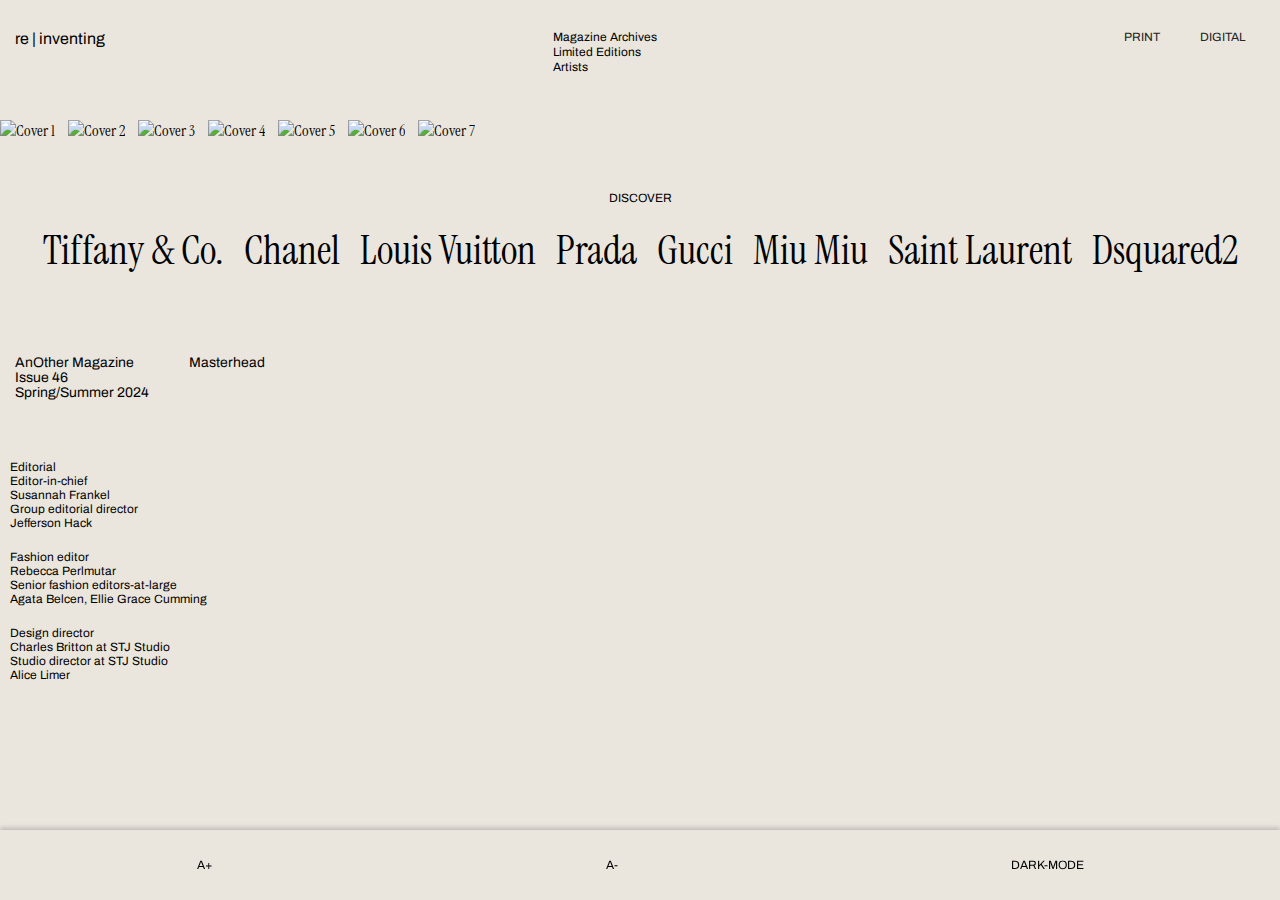
==== aother.html @ 39b67fad "Create aother.html" ====
<!DOCTYPE html>
<html lang="en">
    <head>
        <meta charset="UTF-8">
        <meta name="viewport" content="width=device-width, initial-scale=1">
        <link href="reset.css" rel="stylesheet">
        <link href="style.css" rel="stylesheet">
        <script defer src="content.js"></script>
        <script defer src="aother.js"></script>
        <title>Functions</title>
        <link href="https://fonts.googleapis.com/css2?family=Instrument+Serif:ital,wght@0,400;0,500;0,600;0,700;1,400;1,500;1,600;1,700&display=swap" rel="stylesheet">
        <link href="https://fonts.googleapis.com/css2?family=Archivo:wght@300&display=swap" rel="stylesheet">
        <link href="https://db.onlinewebfonts.com/c/357dec575cec43d3b5acfea7e06a125c?family=Glosa+Display+W01+Medium" rel="stylesheet">
        
    </head>
    <body>
        <div class="mainbar">
            <div class="fullcontainer-index">
                <a href="">re | inventing</a>
            </div>
            <div class="menu">
                <a href="">Magazine Archives</a>
                <a href="">Limited Editions</a>
                <a href="">Artists</a>
            </div>
            <div class="mode-switcher">
                <button id="printMode" class="mode-button active">PRINT</button>
                <button id="digitalMode" class="mode-button">DIGITAL</button>
            </div>
        </div>
    

        <div class="scroll-container">
            <div class="scroll-wrapper">
                <img src="https://images-prod.anothermag.com/2200/azure/another-prod/440/3/443322.jpg" alt="Cover 1">
                <img src="https://images-prod.anothermag.com/2200/azure/another-prod/440/3/443775.jpg" alt="Cover 2">
                <img src="https://i.mdel.net/i/db/2024/2/2175064/2175064-800w.jpg" alt="Cover 3">
                <img src="https://www.yvon-lambert.com/cdn/shop/files/tumbnail_788c6717-d8ff-4693-b298-bc8e29928e39.jpg?v=1709216447" alt="Cover 4">
                <img src="https://www.yvon-lambert.com/cdn/shop/files/tumbnail_e976df11-dbdb-45ac-9570-b507be98fdfa.jpg?v=1709216447" alt="Cover 5">
                <img src="https://images-prod.anothermag.com/2200/azure/another-prod/440/3/443507.jpg" alt="Cover 6">
                <img src="https://images-prod.anothermag.com/2200/azure/another-prod/440/3/443797.jpg" alt="Cover 7">
            </div>
        </div>
    
        <div class="advertisement">DISCOVER</div>
        <div id="logos-container">
        </div>
    
        <div id="modal" class="modal" style="display:none;">
            <div class="modal-content">
                <span id="close-btn" class="close-btn">&times;</span>
                <img id="expanded-img" src="" alt="Imagen Ampliada">
            </div>
        </div>
    

        <div class="index"> 
            <div class="magazinetitle">
                <p>AnOther Magazine</p>
            <p>Issue 46</p>
            <p>Spring/Summer 2024</p>
        </div>
        <div class="magazinetitle">Masterhead</div>

        </div>

        <div id="masthead-container">
            <div id="editorial" class="flexbox-column"><m>Editorial</m></div>
            <div id="fashion" class="flexbox-column"></div>
            <div id="design" class="flexbox-column"></div>
            <div id="text" class="flexbox-column"></div>
            <div id="production" class="flexbox-column"></div>
            <div id="photography" class="flexbox-column"></div>
          </div>
       


        <main>
         

        </main>
        <footer class="footer">
            <div class="menu-bar">
                <button id="increase-font">A+</button>
                <button id="decrease-font">A-</button>
                <button id="toggle-contrast">DARK-MODE</button>
            </div>
       </footer>

    </body>

</html>
---- style.css ----
:root {
    --font-sizemobile: 80px;
    --color: darkgrey;
    --gutter: calc(var(--font-size) * 2);
    --font-text: 'Archivo', sans-serif;
    --font-title: 'Instrument Serif', serif; 
}

:root {
    --background-color: #eae5dd;
    --text-color: #000000;
    font-size: 16px; /* Tamaño de fuente base */
}

/* Clase para cambiar colores al modo oscuro */
.dark-mode {
    --background-color: #000000;
    --text-color: #eae5dd;
}

body {
    background-color: var(--background-color);
    color: var(--text-color);
    transition: background-color 0.3s, color 0.3s;
}

/* Estilos para el modo oscuro */



body {
    font-family: 'Instrument Serif', serif;
    

  }

@media (min-width: 600px){
    :root{
        --font-size:32px;
    }
}
.titletype1{
    font-family:var(--font-title);
    font-style: normal;
    font-size: var(--font-sizemobile);
    line-height: 80px;
    margin-left: 15px;
    

}

.titletype2{
    font-family:var( --font-title);
    font-style: italic;
    font-size: var(--font-sizemobile);
    line-height: 80px;
    margin-left: 15px;

}
sup {
    vertical-align: super;
    font-size: 20px;
    font-family:var(--font-text);
    font-weight: 10;
  }

.mainbar{
    font-family:var(--font-text);
    display: flex;
    flex-direction: row;
    justify-content: space-between;
    gap: 20px;
    padding-bottom: 30px;
    margin: 15px;
    padding-top: 15px;
}
.menu{
    display:flex;
    flex-direction: column;
    line-height: 15px;
    font-size: 12px;
}

.mode-switcher {
    display: flex;
    align-items: flex-start;
    justify-content: right;
    border: none; 
    border-radius: 20px; 
    overflow: hidden; 
}

.mode-button {
    margin-left: auto;
    justify-content: right;
    color: rgb(36, 36, 36); 
    border-radius: 20px;
    padding-right: 20px;
    padding-left: 20px;
    font-family: 'Archivo', sans-serif;
    font-size: 12px;
    cursor: pointer;
    outline: none;
    transition: all 0.3s ease;
    border: none; 
    position: relative; 
    z-index: 1; 
}

/* Clases para controlar el efecto de letterpress */
.mode-button.print-mode {
    
    text-shadow: 1px 1px 1px rgba(0, 0, 0, 0.585), -1px -1px 1px rgba(255, 255, 255, 0.501);
}

.mode-button.digital-mode {
    /* Efecto de letterpress para el modo inactivo */
    text-shadow: none;
}

.carousel {
    width: 100%;
    height: 100vh; 
    margin: 0px;
    background-size: cover;
    background-position: center;
    
  }

  .carousel {
    width: 100%;
    height: 700px;
    background-size: cover;
    background-position: center;
    position: relative; 
    transition: background-image 0.4s ease-in-out; 
    
}

.carousel::before {
    content: "";
    position: absolute;
    top: 0;
    left: 0;
    width: 100%;
    height: 100%;
    background: rgba(0, 0, 0, 0.8); 
    z-index: 1; }

.carousel-content {
    top: 50px;
    position: absolute; 
    z-index: 2; 
    color:#eae5dd; 
    text-align: left; 
}

.menu-bar {
    position: fixed;
    font-family: 'Archivo', sans-serif;
    font-size: 12px;
    bottom: 0;
    left: 0;
    width: 100%;
    height: 70px;
    z-index: 1000;
    display: flex;
    justify-content: space-around;
    padding: 10px 0;
    box-shadow: 0 -2px 5px rgba(0,0,0,0.2);
    background-color: #eae5dd;
}

/* Estilos para modo oscuro */
.dark-mode p, .dark-mode a {
    color: #eae5dd; /* Esto cambiará el color del texto de <p> y <a> en modo oscuro */
}

.dark-mode {
    background-color: #000000; /* Fondo oscuro para todo el cuerpo */
}

body.dark-mode {
    background-color: var(--background-color);
    color: var(--text-color);
}
.dark-mode .menu-bar {
    background-color: black;

}

/* ANTOTHER MAGAZINE */

.scroll-container {
    overflow-x: auto;
    white-space: nowrap;
    margin-bottom: 50px;
}

.scroll-wrapper img {
    display: inline-block;
    max-width: 100%;
    max-height: 500px;
    margin-right: 10px;
}

.advertisement{
    font-family:var( --font-text) ;
    font-size: 12px;
    text-align: center;
    margin-bottom: 20px;
}

#logos-container{
    text-align: center;
}
.modal {
    position: fixed;
    left: 0;
    top: 0;
    width: 100%;
    height: 100%;
    overflow: auto;
    background-color: rgba(0,0,0,0.8);
  }
  
  .modal-content {
    position: relative;
    margin: 10% auto;
    padding: 20px;
    width: 80%;
    max-width: 700px;
    animation-name: animatetop;
    animation-duration: 0.4s;
  }
  
  .close-btn {
    color: #aaaaaa;
    float: right;
    font-size: 28px;
    font-weight: bold;
  }
  
  .close-btn:hover,
  .close-btn:focus {
    color: #000;
    text-decoration: none;
    cursor: pointer;
  }
  
  @keyframes animatetop {
    from {top: -300px; opacity: 0}
    to {top: 0; opacity: 1}
  }

  .brand-name {
    cursor: pointer;
    display: inline-flex;
    flex-direction: row;
    font-size: 40px;
    text-align: center;
    padding: 10px 10px;
    border-radius: 5px; /* Bordes redondeados */
    transition: background-color 0.3s; /* Transición suave para el efecto al pasar el mouse */
    line-height: 30px;
  }
  
  .brand-name:hover {
    font-style: italic;
  }

.index{
display: inline-flex;
padding-bottom: 50px;
align-items: baseline;
margin-top: 80px;
margin-left: 15px;
gap: 40px;
  }

.magazinetitle{

    font-family:var( --font-text) ;
    font-size: 14px;
    
}

#masthead-container {
    display: flex;
    flex-direction: column;
    justify-content: space-around;
    align-items: flex-start;
    font-family:var( --font-text) ;
    font-size: 12px;
  }
  
  .flexbox-column {
    display: flex;
    flex-direction: column;
    align-items: flex-start;
    padding: 10px;
    
  }
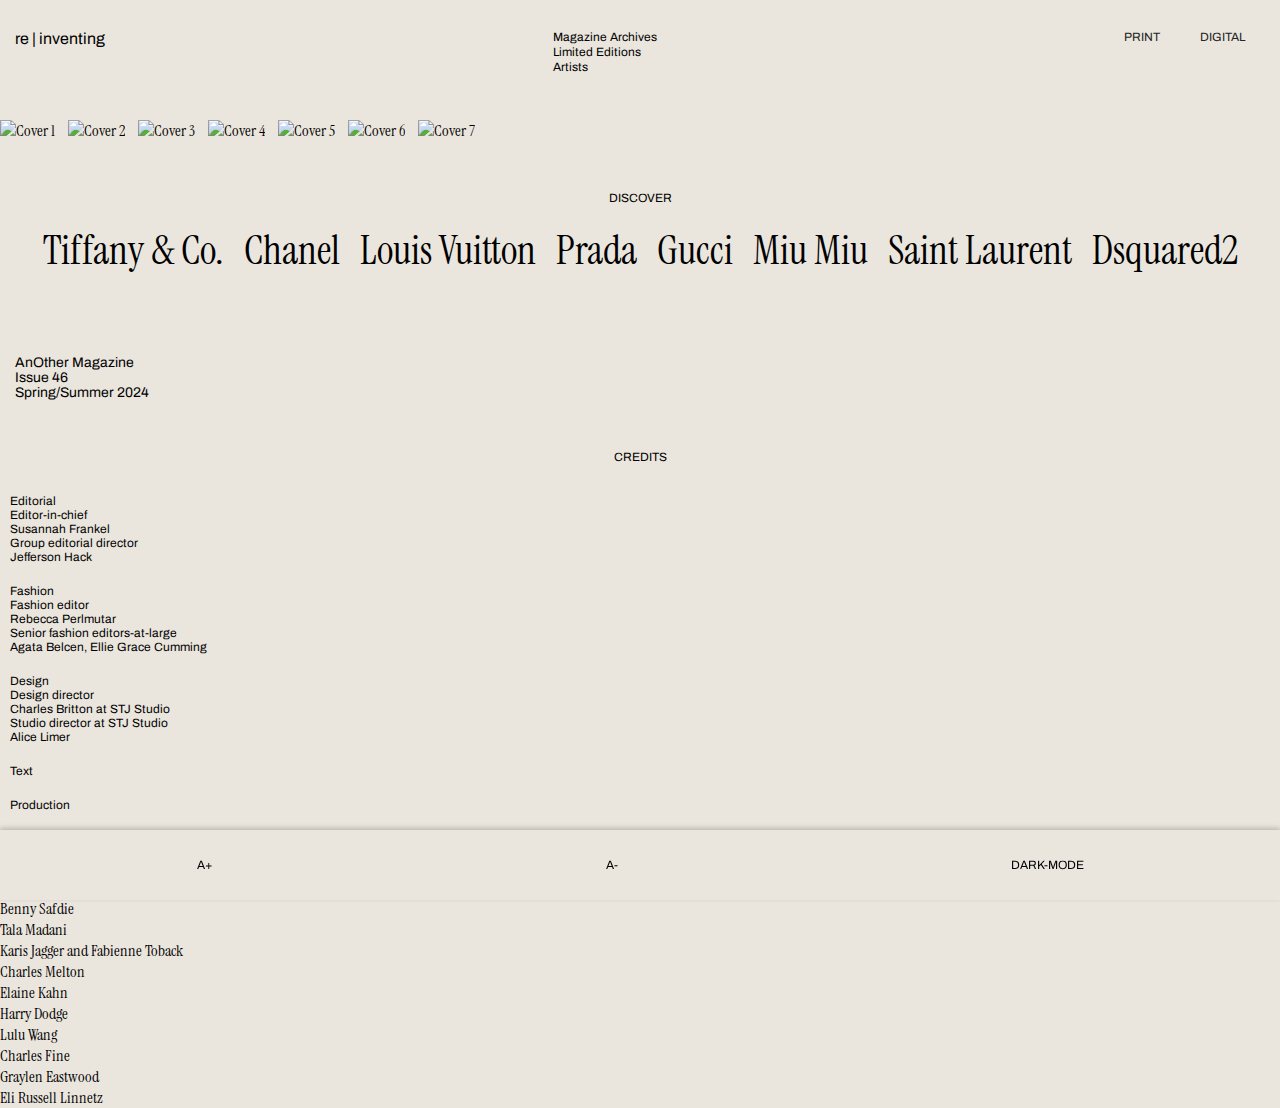
==== commit b2385dc4: "Update aother.html" ====
--- a/aother.html
+++ b/aother.html
@@ -12,11 +12,12 @@
         <link href="https://fonts.googleapis.com/css2?family=Archivo:wght@300&display=swap" rel="stylesheet">
         <link href="https://db.onlinewebfonts.com/c/357dec575cec43d3b5acfea7e06a125c?family=Glosa+Display+W01+Medium" rel="stylesheet">
         
+        
     </head>
     <body>
         <div class="mainbar">
             <div class="fullcontainer-index">
-                <a href="">re | inventing</a>
+                <a href="index.html">re | inventing</a>
             </div>
             <div class="menu">
                 <a href="">Magazine Archives</a>
@@ -49,7 +50,7 @@
         <div id="modal" class="modal" style="display:none;">
             <div class="modal-content">
                 <span id="close-btn" class="close-btn">&times;</span>
-                <img id="expanded-img" src="" alt="Imagen Ampliada">
+                <img id="expanded-img" src="" alt="Big Image">
             </div>
         </div>
     
@@ -60,19 +61,82 @@
             <p>Issue 46</p>
             <p>Spring/Summer 2024</p>
         </div>
-        <div class="magazinetitle">Masterhead</div>
+        </div>
+
+        <div class="advertisement">CREDITS</div>
+
+            <div id="masthead-container">
+                <div class="flexbox-column">
+                  <button class="dropdown-btn">Editorial</button>
+                  <div class="underline"></div>
+                  <div id="editorial" class="dropdown-content"></div>
+            </div>
+              </div>
+
+            <div id="masthead-container">
+                <div class="flexbox-column">
+                  <button class="dropdown-btn">Fashion</button>
+                  <div class="underline"></div>
+                <div id="fashion" class="dropdown-content"></div>
+            </div>
+        </div>
+
+            <div id="masthead-container">
+                <div class="flexbox-column">
+                  <button class="dropdown-btn">Design</button>
+                  <div class="underline"></div>
+                <div id="design" class="dropdown-content"></div>
+            </div>
+        </div>
+
+            <div id="masthead-container">
+                <div class="flexbox-column">
+                  <button class="dropdown-btn">Text</button>
+                  <div class="underline"></div>
+                <div id="text" class="dropdown-content"></div>
+            </div>
+        </div>
+
+            <div id="masthead-container">
+                <div class="flexbox-column">
+                  <button class="dropdown-btn">Production</button>
+                  <div class="underline"></div>
+                <div id="production" class="dropdown-content"></div>
+            </div>
+        </div>
+            
+            <div id="masthead-container">
+                <div class="flexbox-column">
+                  <button class="dropdown-btn">Photography</button>
+                  <div class="underline"></div>
+                <div id="photography" class="dropdown-content"></div>
+            </div>
+        </div>
+
+        <div class=subchapter>
+            <div class="subc-title">AnOther Thing I Wanted to Tell You...</div>
+        </div>
+        <div class="subc-credits"> 
+            <div class="subc-categorie">
+                <p>PHOTOGRAPHY Maripol</p>
+        </div>
+        <div class="name-people">
+            <p>Benny Safdie</p>
+            <p>Tala Madani</p>
+            <p>Karis Jagger and Fabienne Toback</p>
+            <p>Charles Melton</p>
+            <p>Elaine Kahn</p>
+            <p>Harry Dodge</p>
+            <p>Lulu Wang</p>
+            <p>Charles Fine</p>
+            <p>Graylen Eastwood</p>
+            <p>Eli Russell Linnetz</p>
+        </div>
 
         </div>
-
-        <div id="masthead-container">
-            <div id="editorial" class="flexbox-column"><m>Editorial</m></div>
-            <div id="fashion" class="flexbox-column"></div>
-            <div id="design" class="flexbox-column"></div>
-            <div id="text" class="flexbox-column"></div>
-            <div id="production" class="flexbox-column"></div>
-            <div id="photography" class="flexbox-column"></div>
-          </div>
-       
+        <div id="articles-gallery1">
+        <div id="gallery-container"></div>
+        </div>
 
 
         <main>
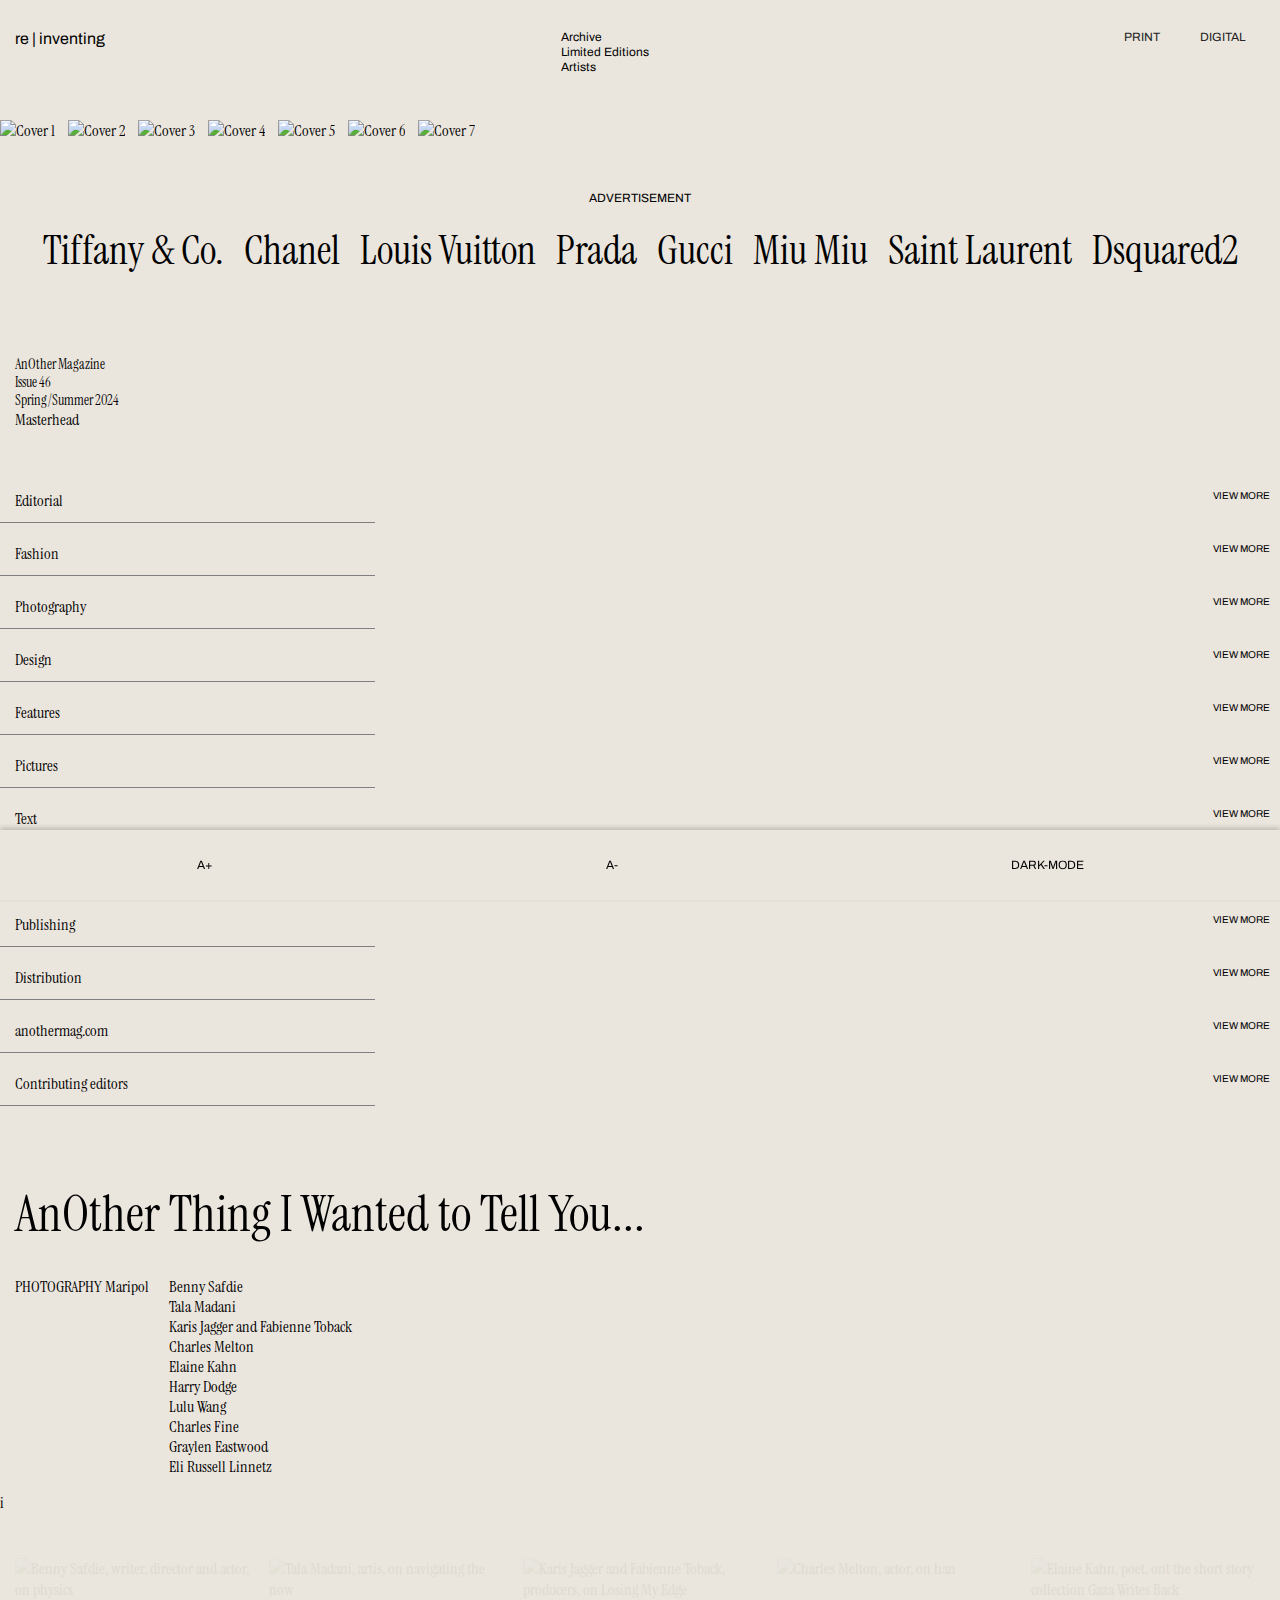
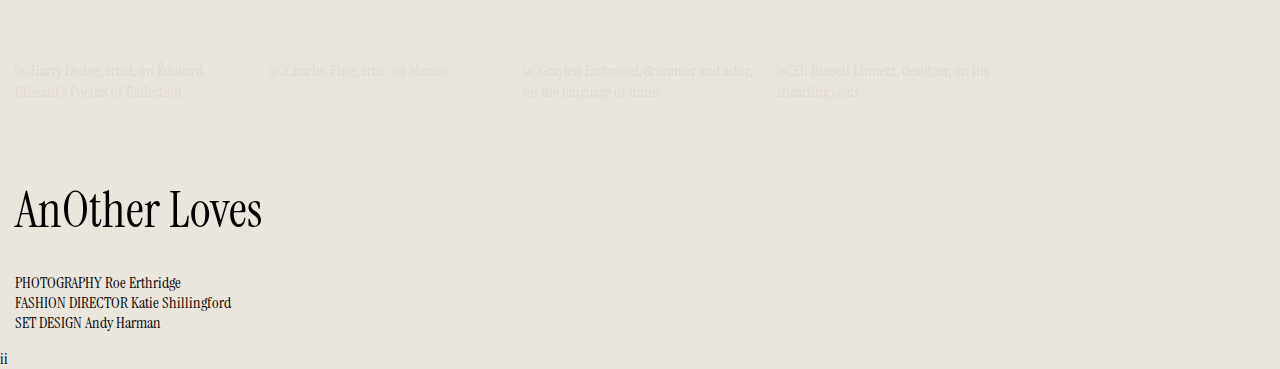
==== commit d9b43f4a: "Update aother.html" ====
--- a/aother.html
+++ b/aother.html
@@ -11,6 +11,8 @@
         <link href="https://fonts.googleapis.com/css2?family=Instrument+Serif:ital,wght@0,400;0,500;0,600;0,700;1,400;1,500;1,600;1,700&display=swap" rel="stylesheet">
         <link href="https://fonts.googleapis.com/css2?family=Archivo:wght@300&display=swap" rel="stylesheet">
         <link href="https://db.onlinewebfonts.com/c/357dec575cec43d3b5acfea7e06a125c?family=Glosa+Display+W01+Medium" rel="stylesheet">
+        <link rel="stylesheet" href="https://fonts.googleapis.com/css2?family=Gza&display=swap">
+
         
         
     </head>
@@ -20,13 +22,13 @@
                 <a href="index.html">re | inventing</a>
             </div>
             <div class="menu">
-                <a href="">Magazine Archives</a>
+                <a href="">Archive</a>
                 <a href="">Limited Editions</a>
                 <a href="">Artists</a>
             </div>
             <div class="mode-switcher">
                 <button id="printMode" class="mode-button active">PRINT</button>
-                <button id="digitalMode" class="mode-button">DIGITAL</button>
+                <button id="digitalMode" class="mode-button active">DIGITAL</button>
             </div>
         </div>
     
@@ -43,7 +45,7 @@
             </div>
         </div>
     
-        <div class="advertisement">DISCOVER</div>
+        <div class="advertisement">ADVERTISEMENT</div>
         <div id="logos-container">
         </div>
     
@@ -61,58 +63,90 @@
             <p>Issue 46</p>
             <p>Spring/Summer 2024</p>
         </div>
-        </div>
-
-        <div class="advertisement">CREDITS</div>
-
-            <div id="masthead-container">
-                <div class="flexbox-column">
-                  <button class="dropdown-btn">Editorial</button>
-                  <div class="underline"></div>
-                  <div id="editorial" class="dropdown-content"></div>
-            </div>
-              </div>
-
-            <div id="masthead-container">
-                <div class="flexbox-column">
-                  <button class="dropdown-btn">Fashion</button>
-                  <div class="underline"></div>
-                <div id="fashion" class="dropdown-content"></div>
-            </div>
-        </div>
-
-            <div id="masthead-container">
-                <div class="flexbox-column">
-                  <button class="dropdown-btn">Design</button>
-                  <div class="underline"></div>
-                <div id="design" class="dropdown-content"></div>
-            </div>
-        </div>
-
-            <div id="masthead-container">
-                <div class="flexbox-column">
-                  <button class="dropdown-btn">Text</button>
-                  <div class="underline"></div>
-                <div id="text" class="dropdown-content"></div>
-            </div>
-        </div>
-
-            <div id="masthead-container">
-                <div class="flexbox-column">
-                  <button class="dropdown-btn">Production</button>
-                  <div class="underline"></div>
-                <div id="production" class="dropdown-content"></div>
-            </div>
-        </div>
-            
-            <div id="masthead-container">
-                <div class="flexbox-column">
-                  <button class="dropdown-btn">Photography</button>
-                  <div class="underline"></div>
-                <div id="photography" class="dropdown-content"></div>
-            </div>
-        </div>
-
+        <div><p> Masterhead</p></div>
+        </div>
+
+        <div class="masthead-container">
+    <div class="colum1">
+        <div id="Editorial" class="flexbox-column masthead-section">
+        <button class="dropdown-btn">Editorial</button>
+        <div class="underline"></div>
+        <div class="dropdown-content"></div>
+        </div>
+    </div>
+    <div class="colum2">
+        <div id="Fashion" class="flexbox-column masthead-section">
+        <button class="dropdown-btn">Fashion</button>
+        <div class="underline"></div>
+        <div class="dropdown-content"></div>
+        </div>
+
+        <div id="Photography" class="flexbox-column masthead-section">
+        <button class="dropdown-btn">Photography</button>
+        <div class="underline"></div>
+        <div class="dropdown-content"></div>
+        </div>
+
+        <div id="Design" class="flexbox-column masthead-section">
+        <button class="dropdown-btn">Design</button>
+        <div class="underline"></div>
+        <div class="dropdown-content"></div>
+        </div>
+
+        <div id="Features" class="flexbox-column masthead-section">
+            <button class="dropdown-btn">Features</button>
+            <div class="underline"></div>
+            <div class="dropdown-content"></div>
+            </div>
+        <div id="Pictures" class="flexbox-column masthead-section">
+                <button class="dropdown-btn">Pictures</button>
+                <div class="underline"></div>
+                <div class="dropdown-content"></div>
+        </div>
+    </div>
+
+    <div class="colum3">
+        <div id="Text" class="flexbox-column masthead-section">
+        <button class="dropdown-btn">Text</button>
+        <div class="underline"></div>
+        <div class="dropdown-content"></div>
+        </div>
+
+        <div id="Production" class="flexbox-column masthead-section">
+        <button class="dropdown-btn">Production</button>
+        <div class="underline"></div>
+        <div class="dropdown-content"></div>
+        </div>
+
+        <div id="Publishing" class="flexbox-column masthead-section">
+        <button class="dropdown-btn">Publishing</button>
+        <div class="underline"></div>
+        <div class="dropdown-content"></div>
+        </div>
+        <div id="Distribution" class="flexbox-column masthead-section">
+            <button class="dropdown-btn">Distribution</button>
+            <div class="underline"></div>
+            <div class="dropdown-content"></div>
+            </div>
+    </div>
+
+    <div class="colum4">
+        <div id="Anothermag" class="flexbox-column masthead-section">
+        <button class="dropdown-btn">anothermag.com</button>
+        <div class="underline"></div>
+        <div class="dropdown-content"></div>
+        </div>
+
+        <div id="Contributing" class="flexbox-column masthead-section">
+        <button class="dropdown-btn">Contributing editors</button>
+        <div class="underline"></div>
+        <div class="dropdown-content"></div>
+        </div>
+    </div>
+</div>  
+</div>
+    </div>
+    
         <div class=subchapter>
             <div class="subc-title">AnOther Thing I Wanted to Tell You...</div>
         </div>
@@ -132,11 +166,29 @@
             <p>Graylen Eastwood</p>
             <p>Eli Russell Linnetz</p>
         </div>
-
-        </div>
+        </div>
+        <div class="number">i</div>
         <div id="articles-gallery1">
         <div id="gallery-container"></div>
         </div>
+
+        <div class=subchapter>
+            <div class="subc-title">AnOther Loves</div>
+        </div>
+        <div class="subc-credits"> 
+            <div class="subc-categorie">
+                <p>PHOTOGRAPHY Roe Erthridge</p>
+                <p>FASHION DIRECTOR Katie Shillingford</p>
+                <p>SET DESIGN Andy Harman</p>
+        </div>
+        </div>
+        <div class="number2">ii</div>
+
+        <div class="scroll-container2">
+            <div class="scroll-wrapper2">  
+            </div>
+        </div>
+
 
 
         <main>
--- a/style.css
+++ b/style.css
@@ -10,10 +10,9 @@
 :root {
     --background-color: #eae5dd;
     --text-color: #000000;
-    font-size: 16px; /* Tamaño de fuente base */
-}
-
-/* Clase para cambiar colores al modo oscuro */
+    font-size: 16px; 
+}
+
 .dark-mode {
     --background-color: #000000;
     --text-color: #eae5dd;
@@ -25,7 +24,6 @@
     transition: background-color 0.3s, color 0.3s;
 }
 
-/* Estilos para el modo oscuro */
 
 
 
@@ -70,7 +68,7 @@
     display: flex;
     flex-direction: row;
     justify-content: space-between;
-    gap: 20px;
+    gap: 15px;
     padding-bottom: 30px;
     margin: 15px;
     padding-top: 15px;
@@ -86,8 +84,7 @@
     display: flex;
     align-items: flex-start;
     justify-content: right;
-    border: none; 
-    border-radius: 20px; 
+    border: none;  
     overflow: hidden; 
 }
 
@@ -95,7 +92,6 @@
     margin-left: auto;
     justify-content: right;
     color: rgb(36, 36, 36); 
-    border-radius: 20px;
     padding-right: 20px;
     padding-left: 20px;
     font-family: 'Archivo', sans-serif;
@@ -103,19 +99,16 @@
     cursor: pointer;
     outline: none;
     transition: all 0.3s ease;
-    border: none; 
     position: relative; 
     z-index: 1; 
 }
 
-/* Clases para controlar el efecto de letterpress */
 .mode-button.print-mode {
     
     text-shadow: 1px 1px 1px rgba(0, 0, 0, 0.585), -1px -1px 1px rgba(255, 255, 255, 0.501);
 }
 
 .mode-button.digital-mode {
-    /* Efecto de letterpress para el modo inactivo */
     text-shadow: none;
 }
 
@@ -172,13 +165,12 @@
     background-color: #eae5dd;
 }
 
-/* Estilos para modo oscuro */
 .dark-mode p, .dark-mode a {
-    color: #eae5dd; /* Esto cambiará el color del texto de <p> y <a> en modo oscuro */
+    color: #eae5dd; 
 }
 
 .dark-mode {
-    background-color: #000000; /* Fondo oscuro para todo el cuerpo */
+    background-color: #000000; 
 }
 
 body.dark-mode {
@@ -261,8 +253,7 @@
     font-size: 40px;
     text-align: center;
     padding: 10px 10px;
-    border-radius: 5px; /* Bordes redondeados */
-    transition: background-color 0.3s; /* Transición suave para el efecto al pasar el mouse */
+    transition: background-color 0.3s; 
     line-height: 30px;
   }
   
@@ -271,7 +262,7 @@
   }
 
 .index{
-display: inline-flex;
+justify-content: center;
 padding-bottom: 50px;
 align-items: baseline;
 margin-top: 80px;
@@ -281,7 +272,7 @@
 
 .magazinetitle{
 
-    font-family:var( --font-text) ;
+    font-family:var( --font-title) ;
     font-size: 14px;
     
 }
@@ -295,12 +286,300 @@
     font-size: 12px;
   }
   
-  .flexbox-column {
+  .dropdown-btn {
+    background: none;
+    border: none;
+    padding-left: 15px;
+    padding-bottom: 10px;
+    padding-top: 10px;
+    font-size: 16px;
+    text-align: left;
+    cursor: pointer;
+    width: 100%;
+    outline: none;
+    position: relative; 
+  }
+  
+  .dropdown-btn::after {
+    content: 'VIEW MORE'; 
+    font-size: 10px; 
+    font-family: var(--font-text);
+    position: absolute;
+    right: 0;
+    top: 10px;
+    transition: transform 0.3s ease;
+    padding-right: 10px;
+    padding-bottom: 15px;
+  }
+  
+  .dropdown-btn.active::after {
+    content: 'VIEW LESS';
+    opacity: 50%;
+  }
+  
+  .underline {
+    height: 1px;
+    background-color:grey; 
+    margin-top: 1px; 
+    width:375px;
+    padding-left: 30px;
+  }
+  
+  .dropdown-content {
+    max-height: 0;
+    overflow: hidden;
+    font-size: 12px;
+    transition: max-height 0.2s ease-out;
+    padding-left: 15px;
+    padding-top: 10px;
+    line-height: 20px;
+  }
+
+.subc-title{
+
+    font-family:var( --font-title);
+    font-size: 50px;
+    margin:15px;
+    padding-top: 50px;
+}
+
+.subc-credits{
+    display: inline-flex;
+    flex-direction:row;
+    gap: 20px;
+    margin: 15px;
+    font-family: var(--font-title);
+    line-height: 20px;
+}
+ 
+#gallery-container{
+    display: grid;
+    grid-template-columns: repeat(2, 1fr);
+    gap: 20px;
+    margin: 15px;
+
+}
+.gallery-item {
+    position: relative;
+    overflow: hidden;
+    padding-bottom: 10px;
+    padding-top: 30px;
+    
+  }
+  
+  .gallery-image {
+    width: 100%;
+    display: block;
+    opacity: 5%; 
+    transition: opacity 6s ease; 
+  }
+
+  @media (min-width: 750px){
+      .gallery-title {
+        width: 60%;
+      }
+      #gallery-container{
+        grid-template-columns: repeat(5, 1fr);
+        gap: 20px;
+        margin: 15px;
+    
+    }
+}
+  
+.gallery-title {
+    position: absolute;
+    bottom: 0;
+    left: 0;
+    width: 100%;
+    padding-bottom: 20px;
+    padding-left: 20px;
+    padding-right: 20px;
+    opacity: 0;
+    transition: opacity 0.3s ease;
+    text-align: center;
+    font-size: 14px;
+  }
+  
+  .gallery-item:hover .gallery-image {
+    opacity: 100%;
+  }
+  
+  .gallery-item:hover .gallery-title {
+    opacity: 1;
+  }
+
+  @media (max-width: 768px) {
+  
+  .gallery-image {
+    width: 100%;
+    display: block;
+    opacity: 40%;
+    transition: opacity 0.3s ease;
+  }
+  
+  .gallery-title {
+    position: absolute;
+    width: 100%;
+    padding-bottom: 80px;
+    padding-left: 20px;
+    padding-right: 20px;
+    opacity: 100%; 
+    transition: opacity 0.3s ease;
+    text-align: center;
+    font-size: 16px;
+  }
+  
+  }
+
+
+
+  /* ARTICLES */
+
+  .article-container {
+    max-width: 80%;
+    margin: 20px auto;
+    padding: 20px;
+}
+
+.label {
+    font-family: Arial, Helvetica, sans-serif;
+    font-weight: 700;
+    font-size: 12px;
+    padding-bottom: 30px;
+}
+
+.article-header h1 {
+    font-size: 50px;
+    margin-bottom: 50px;
+    letter-spacing: 1px;
+}
+
+.first-text {
+    display: inline-flex;
+    gap: 100px;
+    align-items: flex-start;
+}
+
+.article-meta {
     display: flex;
     flex-direction: column;
-    align-items: flex-start;
-    padding: 10px;
-    
-  }
-
- +    width: 10%;
+    line-height: 10px;
+    gap: 10px;
+}
+#article-author{
+    line-height: 16px;
+}
+
+.article-content img {
+    width: 100%;
+    max-width: 500px;
+    display: block;
+    margin-left: 50px;
+}
+
+.article-footer {
+    font-family: Arial, Helvetica, sans-serif;
+    font-size: 12px;
+    font-weight: 700;
+    padding-top: 50px;
+    padding-bottom: 100px;
+}
+
+#article-text1 {
+    width: 100%;
+    font-size: 18px;
+    line-height: 28px;
+    text-align: start;
+    letter-spacing: 0.25px;
+    padding-right: 50px;
+}
+
+.textandimage {
+    display: flex;
+    flex-direction: row;
+    margin-top: 100px;
+    gap: 160px;
+}
+
+#article-text2 {
+    width: 350px;
+    font-size: 16px;
+    line-height: 24px;
+    text-align: start;
+    letter-spacing: 0.25px;
+}
+
+@media (max-width: 768px) {
+
+    .article-container {
+        max-width: 80%;
+        margin: 10px auto;
+        padding: 0px;
+    }
+    .article-header h1 {
+        font-size: 36px; 
+        margin-bottom: 20px; 
+    }
+
+    .first-text,
+    .textandimage {
+        display: block;
+        gap: 0;
+    }
+
+    .article-meta {
+        align-items: flex-start; 
+        width: 100%;
+    }
+
+    .article-content img {
+        max-width: 100%; 
+        margin-left: 0; 
+        margin-bottom: 20px; 
+    }
+
+    #article-text1,
+    #article-text2 {
+        margin-top: 40px;
+        width: auto; 
+        padding: 0 0px; 
+    }
+
+    .article-footer {
+        padding-top: 40px; 
+        padding-bottom: 80px;
+    }
+}
+  
+
+ #section{
+    font-size: 14px;
+  }
+
+em{
+    font-style: italic;
+}
+
+.buttonarticle{
+    display: flex;
+    justify-content: space-between; 
+    box-sizing: border-box; 
+    padding-bottom: 10px;
+}
+  
+#prev-article:hover, #next-article:hover {
+    opacity: 30%;
+
+  }
+
+  @media (min-width: 768px) {
+    .buttonarticle{
+        font-size: 20px;
+        display: flex;
+        padding-bottom: 40px;
+        border-radius: 20px;
+    
+    }
+    
+  }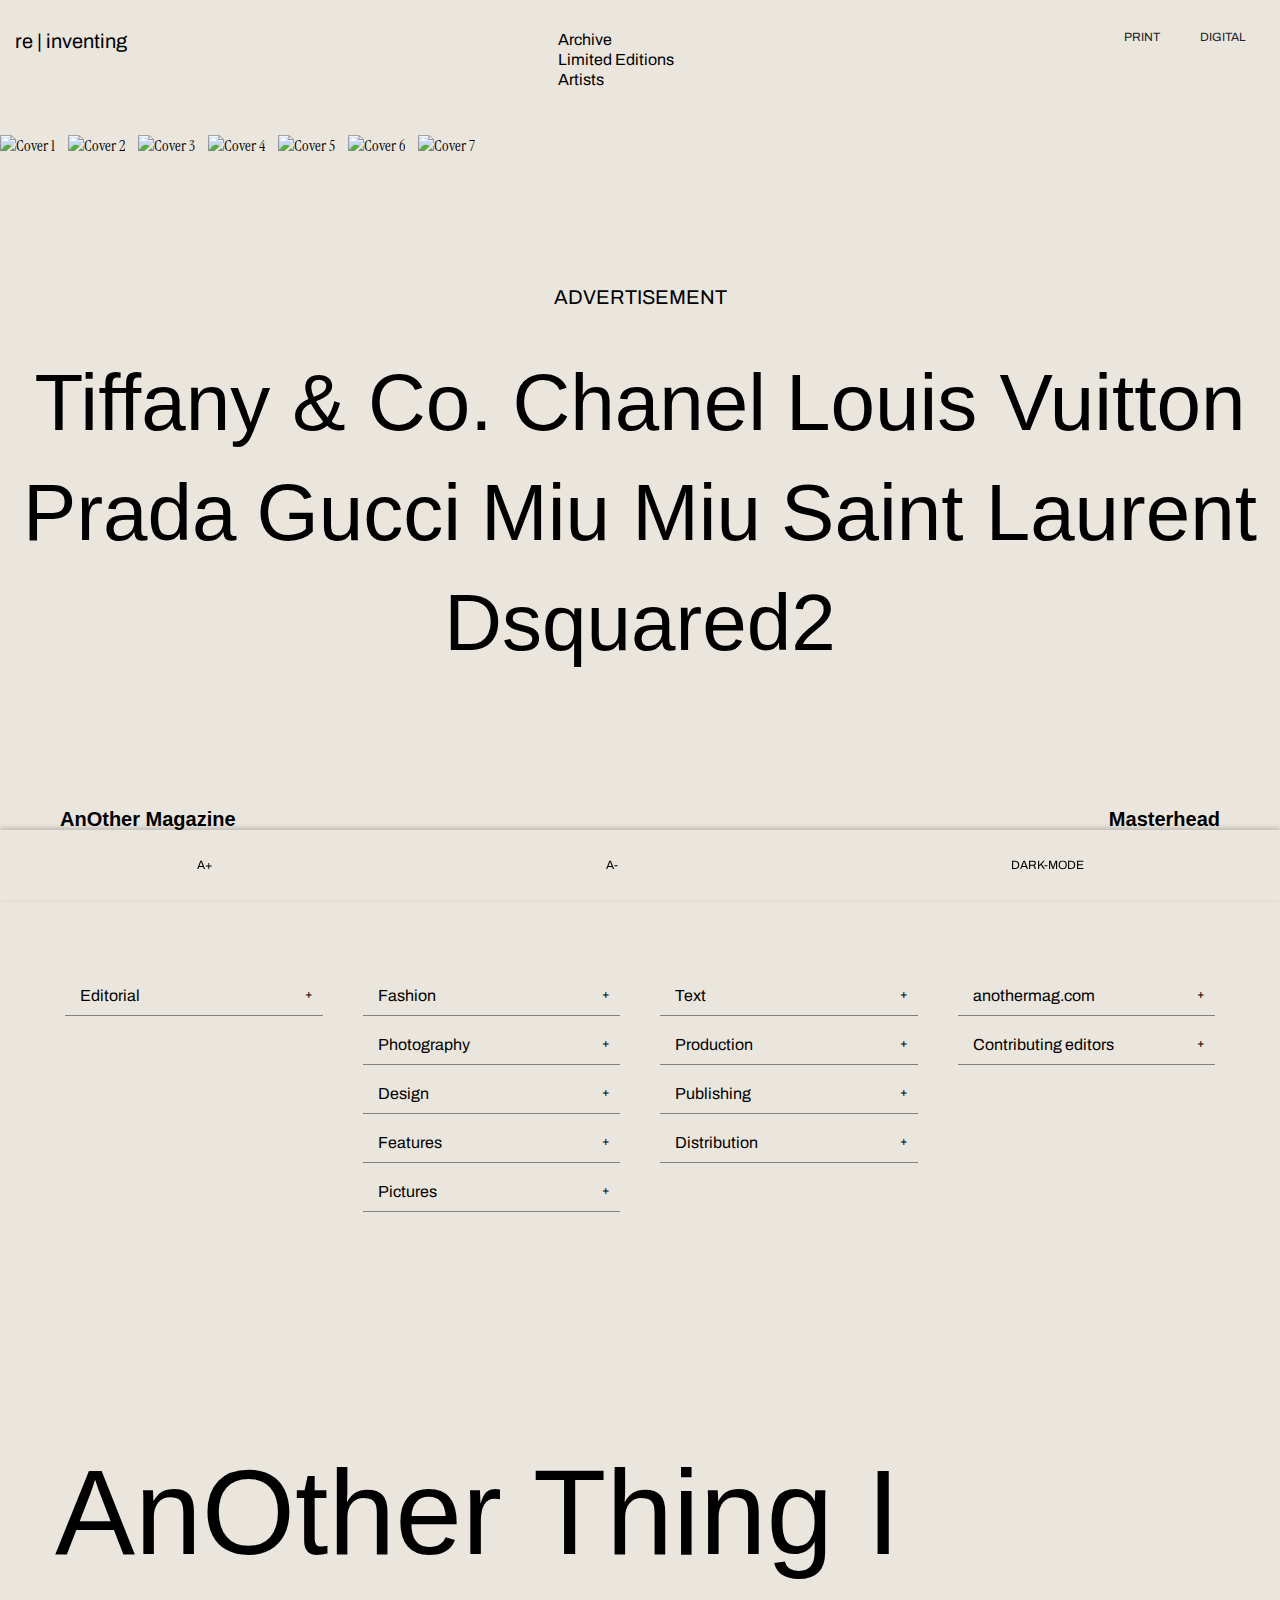
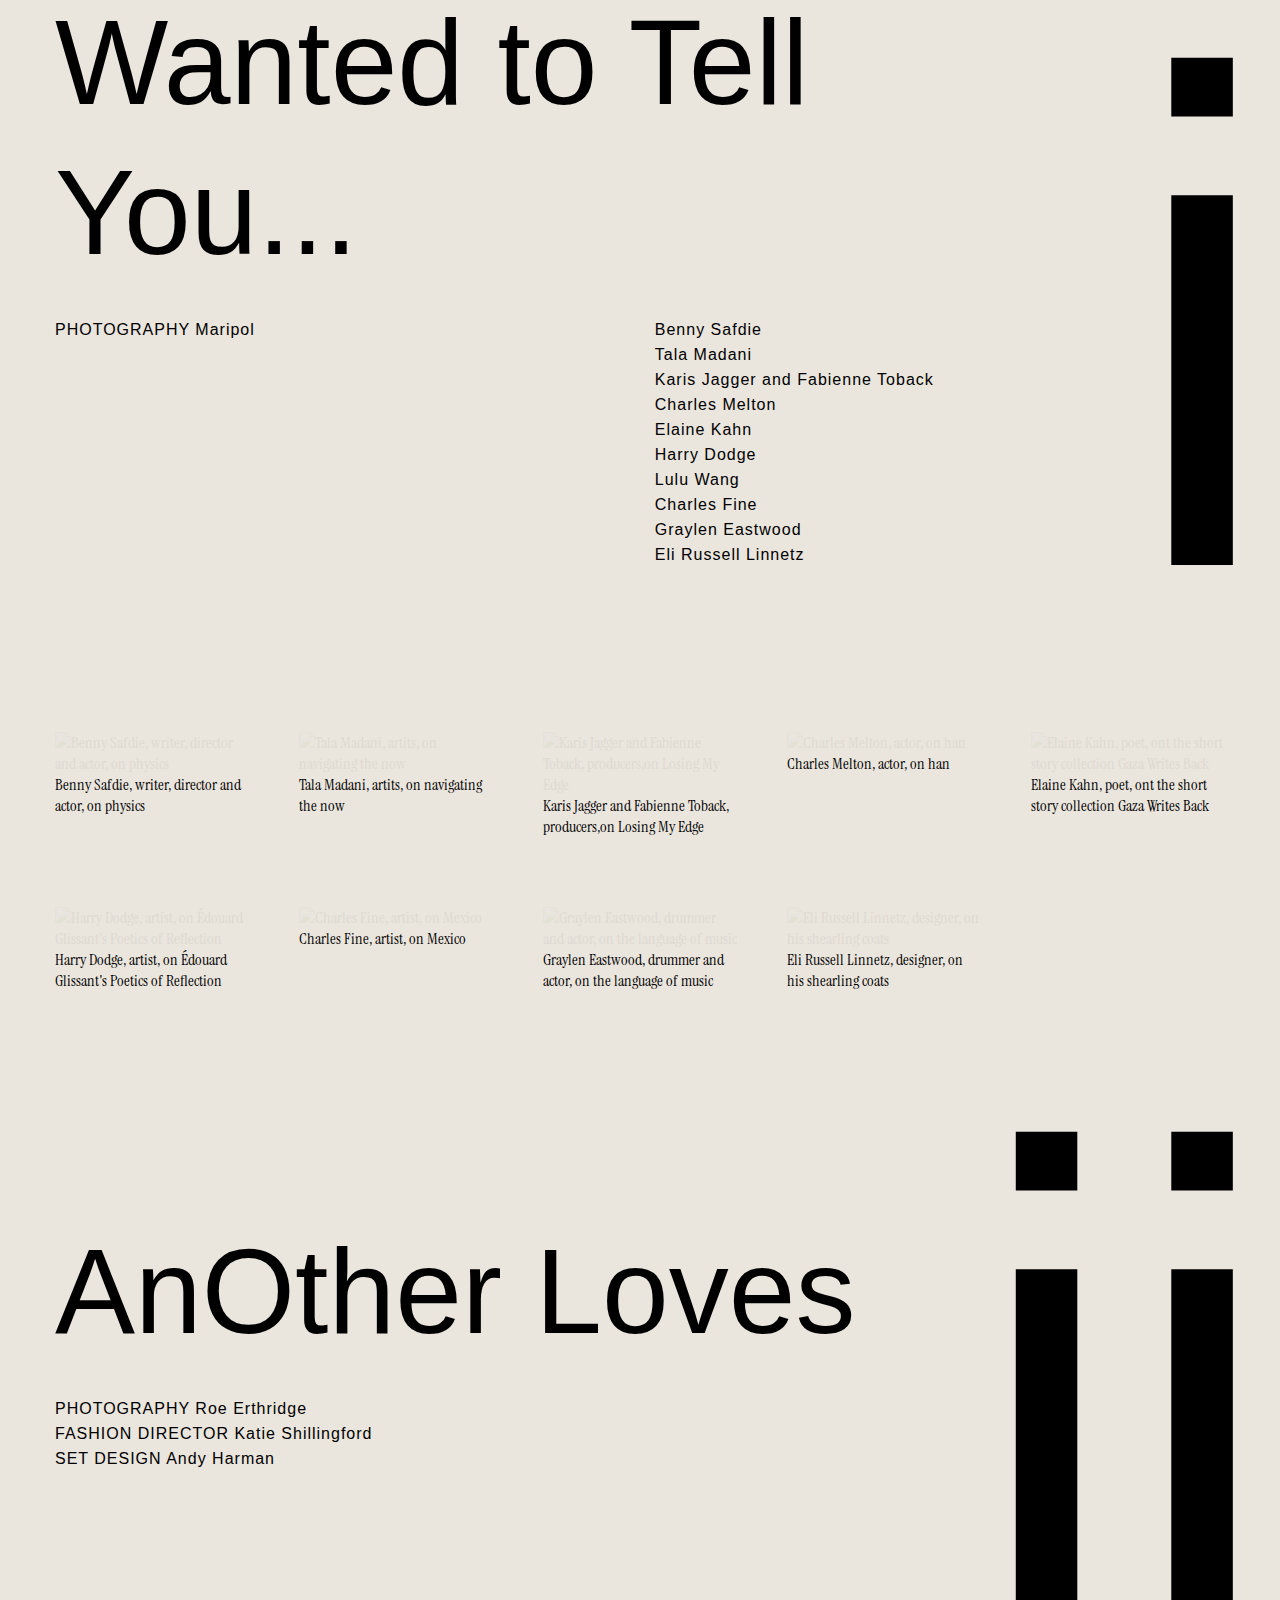
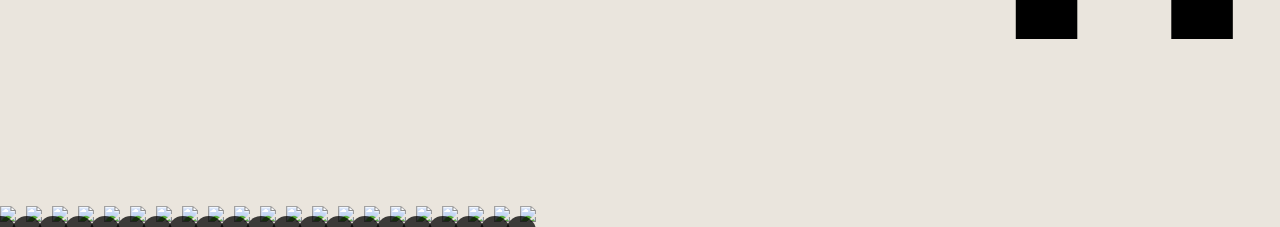
==== commit f9fef987: "Update aother.html" ====
--- a/aother.html
+++ b/aother.html
@@ -32,7 +32,6 @@
             </div>
         </div>
     
-
         <div class="scroll-container">
             <div class="scroll-wrapper">
                 <img src="https://images-prod.anothermag.com/2200/azure/another-prod/440/3/443322.jpg" alt="Cover 1">
@@ -144,7 +143,6 @@
         </div>
     </div>
 </div>  
-</div>
     </div>
     
         <div class=subchapter>
@@ -166,10 +164,12 @@
             <p>Graylen Eastwood</p>
             <p>Eli Russell Linnetz</p>
         </div>
+        
         </div>
         <div class="number">i</div>
         <div id="articles-gallery1">
         <div id="gallery-container"></div>
+        <div id="gallery-title-overlay" class="gallery-title-overlay"></div>
         </div>
 
         <div class=subchapter>
@@ -189,7 +189,7 @@
             </div>
         </div>
 
-
+</div>
 
         <main>
          
--- a/style.css
+++ b/style.css
@@ -5,6 +5,7 @@
     --gutter: calc(var(--font-size) * 2);
     --font-text: 'Archivo', sans-serif;
     --font-title: 'Instrument Serif', serif; 
+    --font-another:'Gza', sans-serif;
 }
 
 :root {
@@ -33,11 +34,13 @@
 
   }
 
-@media (min-width: 600px){
-    :root{
-        --font-size:32px;
-    }
-}
+@media (min-width: 768px){
+    .titletype1, .titletype2{
+        opacity: 30%;}
+
+    
+    }
+
 .titletype1{
     font-family:var(--font-title);
     font-style: normal;
@@ -79,6 +82,19 @@
     line-height: 15px;
     font-size: 12px;
 }
+
+@media (min-width: 768px){
+    .fullcontainer-index{
+        font-size: 20px;
+    }
+    .menu{
+        font-size: 16px;
+        line-height: 20px;
+
+        }
+    
+    }
+
 
 .mode-switcher {
     display: flex;
@@ -112,22 +128,14 @@
     text-shadow: none;
 }
 
-.carousel {
-    width: 100%;
-    height: 100vh; 
-    margin: 0px;
-    background-size: cover;
-    background-position: center;
-    
-  }
-
   .carousel {
     width: 100%;
     height: 700px;
     background-size: cover;
-    background-position: center;
+    background-position: top;
     position: relative; 
     transition: background-image 0.4s ease-in-out; 
+    align-content: start;
     
 }
 
@@ -138,7 +146,7 @@
     left: 0;
     width: 100%;
     height: 100%;
-    background: rgba(0, 0, 0, 0.8); 
+    background: rgba(0, 0, 0, 0.7); 
     z-index: 1; }
 
 .carousel-content {
@@ -148,7 +156,33 @@
     color:#eae5dd; 
     text-align: left; 
 }
-
+@media (min-width: 780px) {
+    .carousel {
+        height: 600px;   
+    }
+    .carousel-content {
+        display: flex; 
+        flex-wrap: wrap; 
+        justify-content: flex-start; 
+        top: 150px; 
+        margin-left: 100px;
+        margin-right: 100px;
+    }
+
+    .titletype1, .titletype2 {
+        flex: 1 1 auto; 
+        font-size: 100px;
+        line-height: 140px;
+        margin-right: 10px; 
+        text-align: center;
+    }
+    .titletype1:hover, .titletype2:hover  {
+    opacity: 100%;
+    text-decoration: none;
+    cursor: pointer;
+  }
+    
+}
 .menu-bar {
     position: fixed;
     font-family: 'Archivo', sans-serif;
@@ -190,22 +224,74 @@
     margin-bottom: 50px;
 }
 
-.scroll-wrapper img {
-    display: inline-block;
-    max-width: 100%;
-    max-height: 500px;
-    margin-right: 10px;
+    .scroll-wrapper img {
+        display: inline-block;
+        width: auto;       /* Mantiene la proporción de la imagen */
+        max-width: 100%;   /* Limita el ancho máximo para evitar desbordamiento */
+        height: auto;      /* Mantiene la proporción de la imagen basada en el ancho */
+        max-height: 500px; /* Altura máxima de la imagen */
+        margin-right: 10px; /* Espacio entre imágenes */
+}
+
+.scroll-container2 {
+    overflow-x: auto;
+    white-space: nowrap;
+}
+
+    .scroll-wrapper2 img {
+        display: inline-block;
+        width: auto;       
+        max-width: 100%;   
+        height: auto;     
+        max-height: 500px; 
+        margin-right: 15px; 
+
+
+    
+     
 }
 
 .advertisement{
     font-family:var( --font-text) ;
-    font-size: 12px;
+    font-size: 16px;
     text-align: center;
-    margin-bottom: 20px;
-}
+    margin-bottom: 40px;
+}
+@media (min-width: 768px){
+    .scroll-wrapper img{
+    display: inline-block;
+    width: auto;       
+    max-width: 100%;   
+    height: auto;     
+    max-height: 800px; 
+    margin-right: 10px; 
+    }
+
+    .scroll-wrapper2 img{
+        display: inline-block;
+        width: auto;       
+        max-width: 100%;   
+        height: auto;     
+        max-height: 600px; 
+        margin-right: 10px; 
+
+        }
+
+    .advertisement{
+        padding-top: 80px;
+        font-size: 20px;
+    }
+    #logos-container{
+        padding-bottom: 50px;
+        text-align: center;
+    }
+}
+
+
 
 #logos-container{
     text-align: center;
+    margin: 10px;
 }
 .modal {
     position: fixed;
@@ -248,6 +334,7 @@
 
   .brand-name {
     cursor: pointer;
+    font-family: var(--font-another);
     display: inline-flex;
     flex-direction: row;
     font-size: 40px;
@@ -256,35 +343,63 @@
     transition: background-color 0.3s; 
     line-height: 30px;
   }
-  
+
   .brand-name:hover {
     font-style: italic;
   }
 
-.index{
-justify-content: center;
-padding-bottom: 50px;
-align-items: baseline;
-margin-top: 80px;
-margin-left: 15px;
-gap: 40px;
-  }
-
-.magazinetitle{
-
-    font-family:var( --font-title) ;
+  .index {
+    display: flex;
+    justify-content: space-between; 
+    align-items: start; 
+    flex-wrap: wrap;
+    overflow: hidden;
+    width: 100vw;
+    padding: 0 15px; 
+    margin-top: 80px;
+    margin-bottom: 80px;
+    gap: 40px; 
+  }
+
+  .index p{
+    font-family: Arial, Helvetica, sans-serif;
+    font-weight: 700;
     font-size: 14px;
-    
-}
-
-#masthead-container {
+      }
+
+  @media (min-width: 768px){
+    .brand-name {
+        font-size: 80px;
+        padding: 10px 10px;
+        line-height: 90px;
+      }
+      .index {
+        padding: 0 60px; 
+        margin-top: 80px;
+        margin-bottom: 80px;
+        gap: 40px; 
+      
+      }
+
+        .index p{
+          font-size: 20px;
+            }
+}
+
+  
+
+.masthead-container {
     display: flex;
     flex-direction: column;
-    justify-content: space-around;
     align-items: flex-start;
-    font-family:var( --font-text) ;
+    flex-wrap: wrap;
+    font-family: var(--font-text);
     font-size: 12px;
-  }
+    margin: auto;
+}
+
+
+
   
   .dropdown-btn {
     background: none;
@@ -298,11 +413,12 @@
     width: 100%;
     outline: none;
     position: relative; 
+    font-family: var(--font-text);
   }
   
   .dropdown-btn::after {
-    content: 'VIEW MORE'; 
-    font-size: 10px; 
+    content: '+'; 
+    font-size: 12px; 
     font-family: var(--font-text);
     position: absolute;
     right: 0;
@@ -313,7 +429,7 @@
   }
   
   .dropdown-btn.active::after {
-    content: 'VIEW LESS';
+    content: '-';
     opacity: 50%;
   }
   
@@ -321,24 +437,57 @@
     height: 1px;
     background-color:grey; 
     margin-top: 1px; 
-    width:375px;
+    width: 100%;
     padding-left: 30px;
   }
   
   .dropdown-content {
     max-height: 0;
     overflow: hidden;
-    font-size: 12px;
+    font-family: Arial, Helvetica, sans-serif;
+    font-size: 14px;
     transition: max-height 0.2s ease-out;
     padding-left: 15px;
     padding-top: 10px;
     line-height: 20px;
   }
 
+  .colum1, .colum2 .colum3, .colum4{
+    width: 100%;
+}
+
+  @media (min-width: 768px) {
+    .masthead-container {
+        display: flex;
+        flex-direction: row; 
+        justify-content: center; 
+        align-items: flex-start; 
+        margin: auto; 
+        flex-wrap: wrap; 
+        margin: 45px;
+    }
+    
+    .colum1, .colum2, .colum3, .colum4 {
+        display: flex;
+        flex-direction: column; 
+        width: calc(25% - 40px); 
+        margin: 20px; 
+    }
+    
+    .flexbox-column {
+        width: 100%; 
+    }
+    
+    .underline {
+        width: 100%; 
+    }
+}
+  
+
 .subc-title{
 
-    font-family:var( --font-title);
-    font-size: 50px;
+    font-family: var(--font-another);
+    font-size: 45px;
     margin:15px;
     padding-top: 50px;
 }
@@ -348,88 +497,190 @@
     flex-direction:row;
     gap: 20px;
     margin: 15px;
-    font-family: var(--font-title);
+    font-family: var(--font-another);
+    line-height: 30px;
+}
+.number {
+    font-size: 500px;
+    font-family: var(--font-another);
     line-height: 20px;
+    font-weight: 200;
+    margin-top: -40px;
+    padding-left: 15px;
+    margin-bottom: 200px;
+}
+.number2 {
+    font-size: 500px;
+    font-family: var(--font-another);
+    line-height: 20px;
+    font-weight: 200;
+    margin-top: 200px;
+    padding-left: 15px;
+    margin-bottom: 200px;
+}
+
+@media (min-width: 768px) {
+    .subc-title{
+        line-height: 150px;
+        font-size: 120px;
+        width: 80%;
+        margin-left:55px;
+        padding-top: 150px;
+    }
+    
+    .subc-credits{
+        gap: 400px;
+        margin-left:55px;
+        letter-spacing: 1px;
+        line-height: 25px;
+    }
+
+    .number{
+        font-size: 700px;
+        line-height: 20px;
+        font-weight: 200;
+        margin-top: -270px;
+        padding-left: 900px;
+        margin-bottom: 400px;
+        text-align: end;
+    }
+    .number2 {
+        font-size: 700px;
+        line-height: 20px;
+        font-weight: 200;
+        margin-top: -100px;
+        padding-left: 900px;
+        margin-bottom: 400px;
+        text-align: end;
+    }
+
+    
 }
  
-#gallery-container{
+/* Estilos base para móviles (sin media query) */
+#gallery-container {
     display: grid;
     grid-template-columns: repeat(2, 1fr);
-    gap: 20px;
+    gap: 10px;
     margin: 15px;
-
-}
+  }
+
+/* Estilos básicos */
 .gallery-item {
     position: relative;
-    overflow: hidden;
-    padding-bottom: 10px;
-    padding-top: 30px;
-    
-  }
-  
-  .gallery-image {
-    width: 100%;
-    display: block;
-    opacity: 5%; 
-    transition: opacity 6s ease; 
-  }
-
-  @media (min-width: 750px){
-      .gallery-title {
-        width: 60%;
-      }
-      #gallery-container{
-        grid-template-columns: repeat(5, 1fr);
-        gap: 20px;
-        margin: 15px;
-    
-    }
-}
-  
+    display: block; /* Cambio para mejor visualización en móvil */
+    margin-bottom: 20px; /* Espacio entre elementos */
+  }
+  @media (max-width: 450px) {
+
+.gallery-image {
+  display: block;
+  width: 100%;
+  opacity: 0.1; /* Opacidad inicial baja */
+  transition: opacity 0.5s ease-in-out; /* Transición suave de la opacidad */
+}
+
 .gallery-title {
+  text-align: center;
+  margin-top: 10px; /* Espacio después de la imagen */
+}
+}
+  
+  /* Estilos para dispositivos móviles */
+  @media (max-width: 768px) {
+    .gallery-image {
+      opacity: 0.1; /* Opacidad inicial para móvil */
+    }
+  }
+  @media (min-width: 768px) {
+    #gallery-container {
+      grid-template-columns: repeat(5, 1fr);
+      margin: 55px;
+      gap: 50px;
+    }
+  
+    .gallery-image {
+      opacity: 5%;
+      transition: opacity 6s ease; 
+    }
+  
+    .gallery-item {
+      position: relative;
+      display: inline-block;
+    }
+    
+    .gallery-image {
+      display: block; /* Asegura que la imagen no tenga espacio extra debajo */
+      width: 100%; /* Opcional: depende del diseño deseado */
+    }
+    
+    .gallery-button {
+      display: none;
+      position: absolute;
+      top: 50%;
+      left: 50%;
+      transform: translate(-50%, -50%);
+      z-index: 10;
+      padding: 8px 16px;
+      background-color: rgba(255, 255, 255, 0.7);
+      border: none;
+      border-radius: 5px;
+      cursor: pointer;
+    }
+    
+    .gallery-item:hover .gallery-button {
+      display: block;
+    }
+  }
+
+
+.image-container {
+    position: relative;
+    display: inline-block;
+      margin-top: 0;
+   
+}
+
+.info-toggle {
     position: absolute;
-    bottom: 0;
+    top: 10px;
+    right: 10px;
+    width: 30px;
+    height: 30px;
+    display: flex;
+    align-items: center;
+    justify-content: center;
+    background-color: rgba(0, 0, 0, 0.75);
+    color: white;
+    border: none;
+    cursor: pointer;
+    font-size: 12px;
+    z-index: 10;
+    border-radius: 50%;
+    font-family: var(--font-text);
+}
+
+.image-info {
+    display: none; 
+    position: absolute;
+    top: 0;
     left: 0;
-    width: 100%;
-    padding-bottom: 20px;
-    padding-left: 20px;
-    padding-right: 20px;
-    opacity: 0;
-    transition: opacity 0.3s ease;
-    text-align: center;
-    font-size: 14px;
-  }
-  
-  .gallery-item:hover .gallery-image {
-    opacity: 100%;
-  }
-  
-  .gallery-item:hover .gallery-title {
-    opacity: 1;
-  }
-
-  @media (max-width: 768px) {
-  
-  .gallery-image {
-    width: 100%;
-    display: block;
-    opacity: 40%;
-    transition: opacity 0.3s ease;
-  }
-  
-  .gallery-title {
-    position: absolute;
-    width: 100%;
-    padding-bottom: 80px;
-    padding-left: 20px;
-    padding-right: 20px;
-    opacity: 100%; 
-    transition: opacity 0.3s ease;
-    text-align: center;
-    font-size: 16px;
-  }
-  
-  }
+    right: 0;
+    max-height: 60px; 
+    background-color: rgba(0, 0, 0, 0.4);
+    color: white;
+    padding-top: 15px;
+    padding-right: 50px;
+    padding-left: 15px;
+    box-sizing: border-box;
+    z-index: 2;
+    overflow-y: auto; 
+    word-wrap: break-word; 
+    overflow-wrap: break-word; 
+    white-space: normal; 
+    font-family: var(--font-another);
+    font-size: 10px;
+}
 
 
 
@@ -442,7 +693,7 @@
 }
 
 .label {
-    font-family: Arial, Helvetica, sans-serif;
+    font-family: var(--font-text);
     font-weight: 700;
     font-size: 12px;
     padding-bottom: 30px;
@@ -488,11 +739,11 @@
 
 #article-text1 {
     width: 100%;
-    font-size: 18px;
-    line-height: 28px;
+    font-size: 20px;
+    line-height: 25px;
     text-align: start;
-    letter-spacing: 0.25px;
     padding-right: 50px;
+    font-family: 'Times New Roman', Times, serif;
 }
 
 .textandimage {
@@ -561,6 +812,8 @@
     font-style: italic;
 }
 
+
+
 .buttonarticle{
     display: flex;
     justify-content: space-between; 
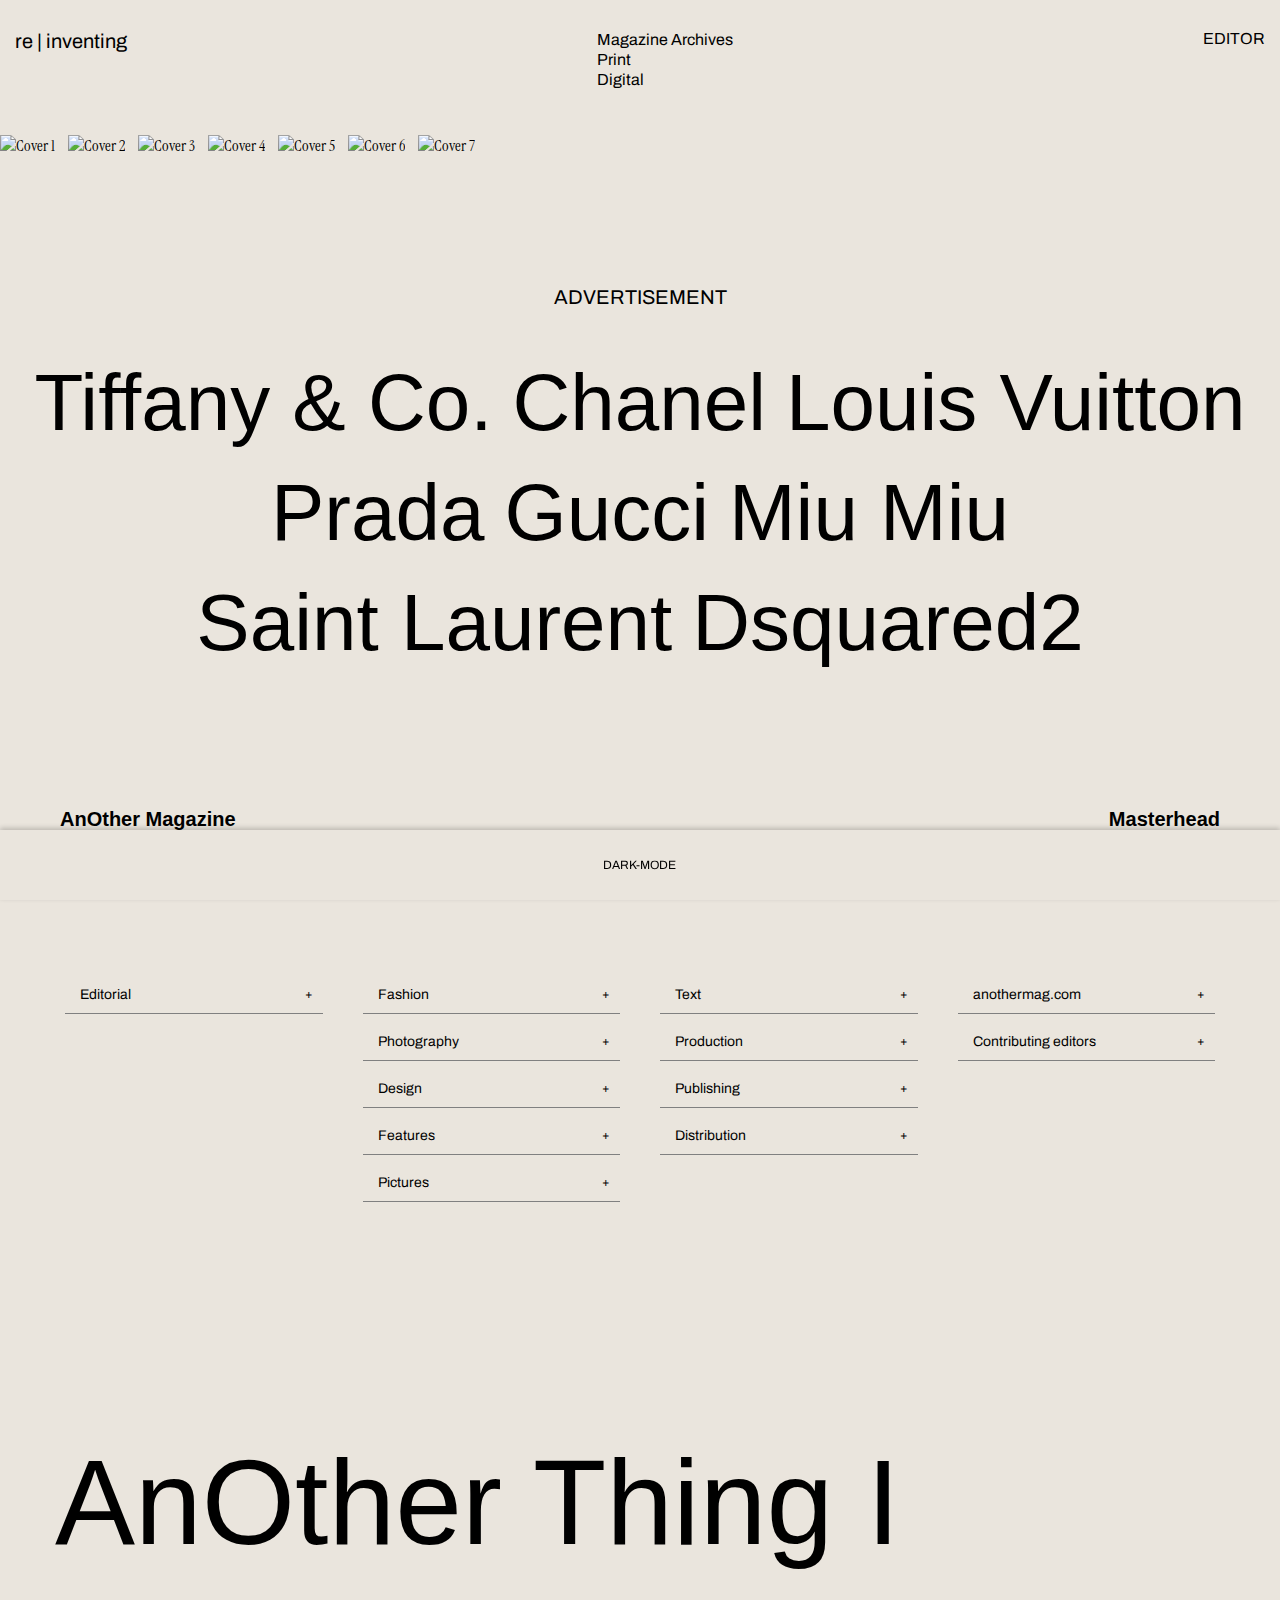
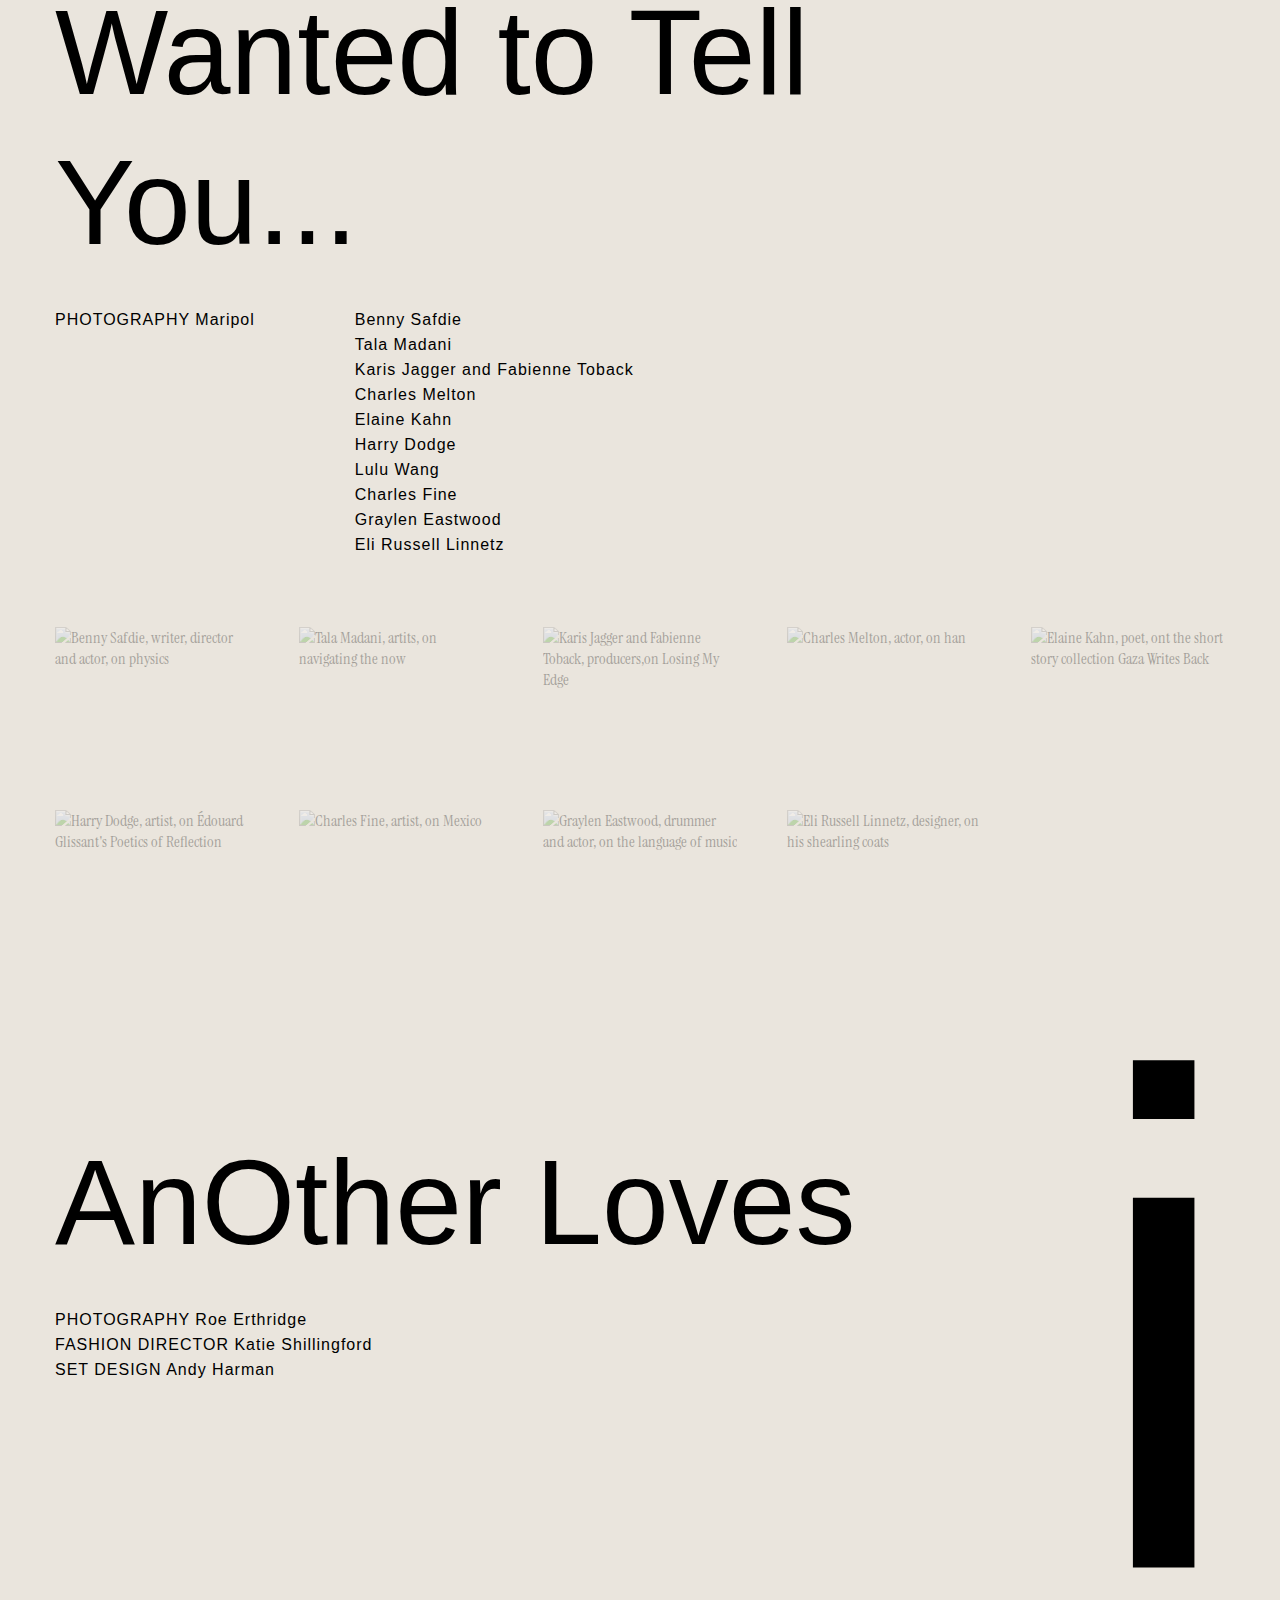
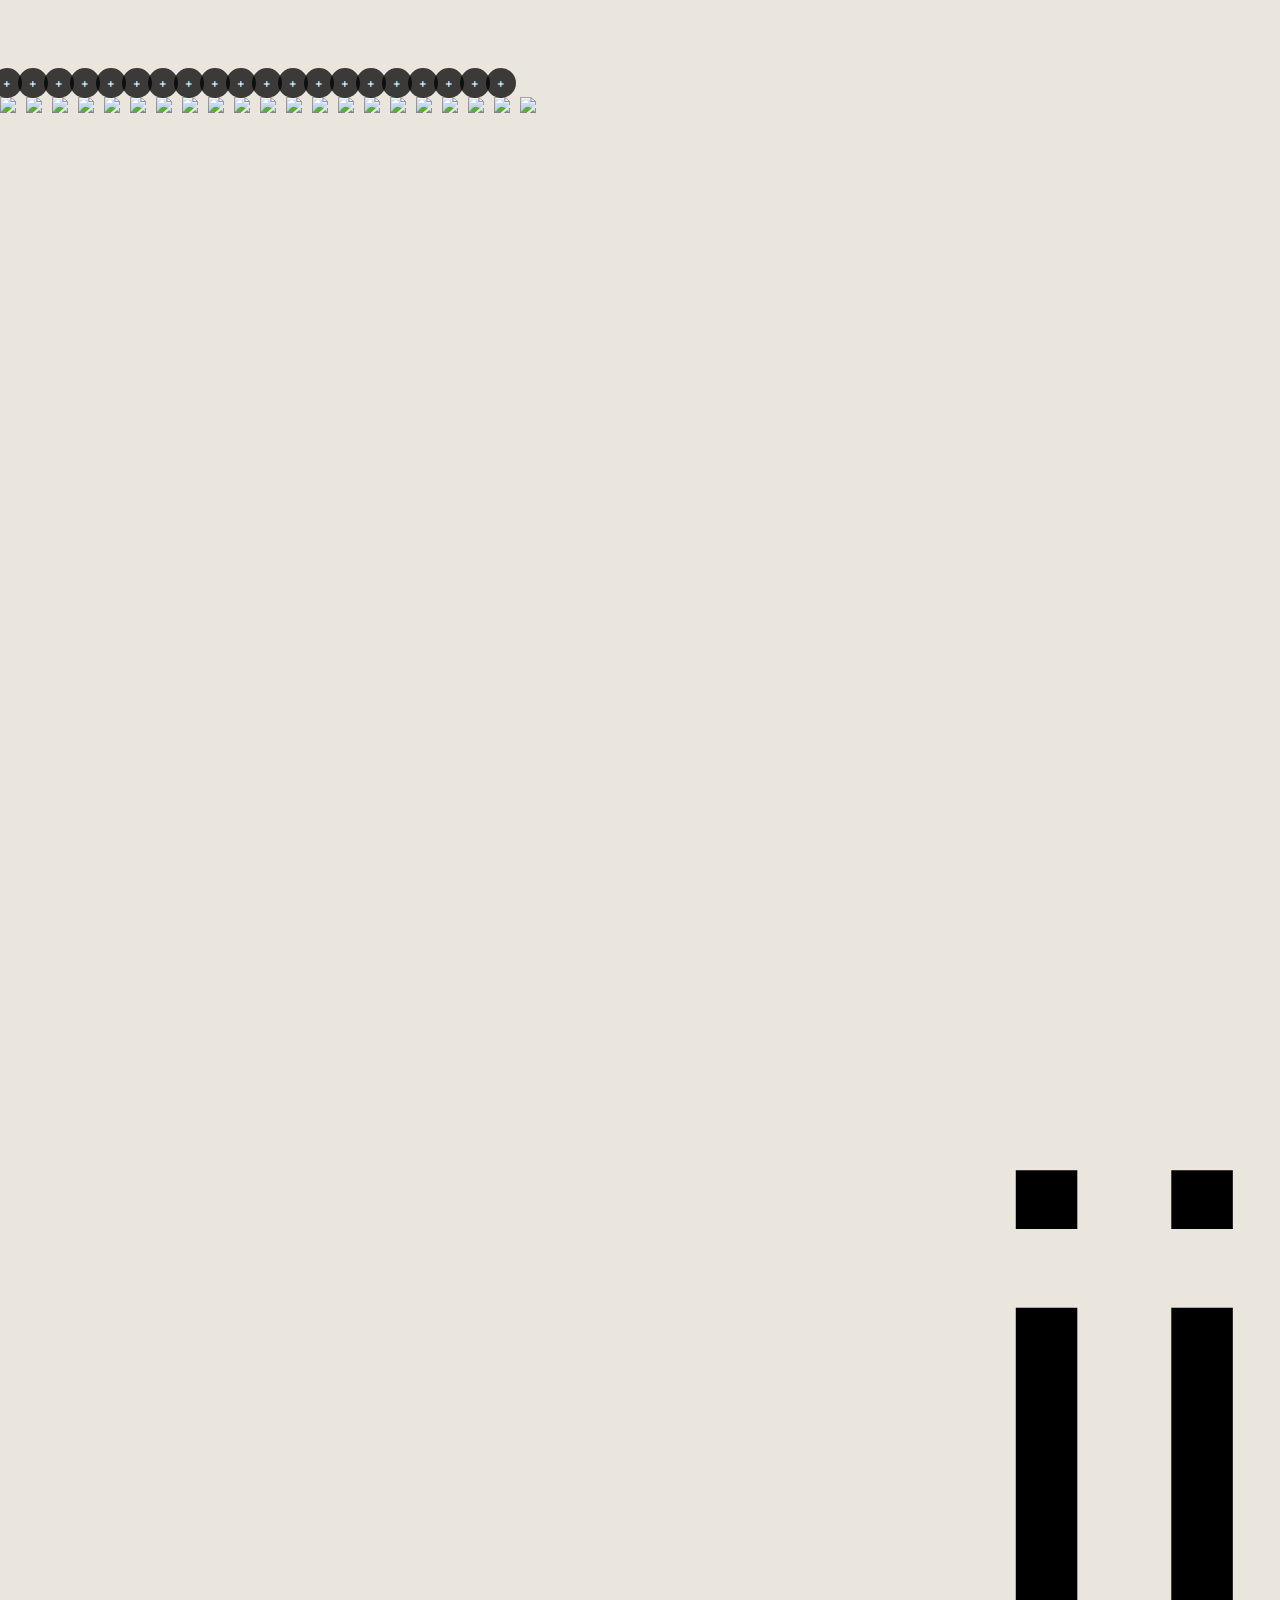
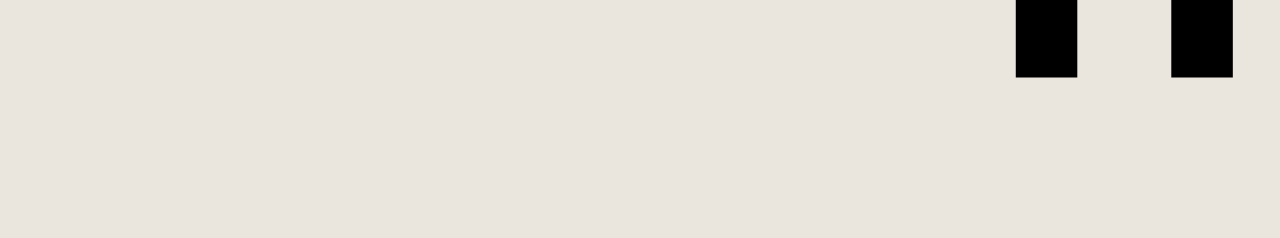
==== commit b4b34b62: "Update aother.html" ====
--- a/aother.html
+++ b/aother.html
@@ -7,11 +7,11 @@
         <link href="style.css" rel="stylesheet">
         <script defer src="content.js"></script>
         <script defer src="aother.js"></script>
+        <link href="https://cdnjs.cloudflare.com/ajax/libs/font-awesome/6.1.1/css/all.min.css" rel="stylesheet">
         <title>Functions</title>
         <link href="https://fonts.googleapis.com/css2?family=Instrument+Serif:ital,wght@0,400;0,500;0,600;0,700;1,400;1,500;1,600;1,700&display=swap" rel="stylesheet">
         <link href="https://fonts.googleapis.com/css2?family=Archivo:wght@300&display=swap" rel="stylesheet">
         <link href="https://db.onlinewebfonts.com/c/357dec575cec43d3b5acfea7e06a125c?family=Glosa+Display+W01+Medium" rel="stylesheet">
-        <link rel="stylesheet" href="https://fonts.googleapis.com/css2?family=Gza&display=swap">
 
         
         
@@ -22,17 +22,15 @@
                 <a href="index.html">re | inventing</a>
             </div>
             <div class="menu">
-                <a href="">Archive</a>
-                <a href="">Limited Editions</a>
-                <a href="">Artists</a>
-            </div>
-            <div class="mode-switcher">
-                <button id="printMode" class="mode-button active">PRINT</button>
-                <button id="digitalMode" class="mode-button active">DIGITAL</button>
-            </div>
-        </div>
-    
-        <div class="scroll-container">
+                <p>Magazine Archives <br> Print <br>Digital</p>
+            </div>
+            <div class="editor">
+                <a href="editor.html">EDITOR</a>
+            </div>
+            
+        </div>
+    
+        <div class="scroll-container reveal">
             <div class="scroll-wrapper">
                 <img src="https://images-prod.anothermag.com/2200/azure/another-prod/440/3/443322.jpg" alt="Cover 1">
                 <img src="https://images-prod.anothermag.com/2200/azure/another-prod/440/3/443775.jpg" alt="Cover 2">
@@ -43,12 +41,13 @@
                 <img src="https://images-prod.anothermag.com/2200/azure/another-prod/440/3/443797.jpg" alt="Cover 7">
             </div>
         </div>
-    
+        <div class="reveal">
         <div class="advertisement">ADVERTISEMENT</div>
         <div id="logos-container">
         </div>
-    
-        <div id="modal" class="modal" style="display:none;">
+    </div>
+    
+        <div id="modal " class="modal" style="display:none;">
             <div class="modal-content">
                 <span id="close-btn" class="close-btn">&times;</span>
                 <img id="expanded-img" src="" alt="Big Image">
@@ -57,7 +56,7 @@
     
 
         <div class="index"> 
-            <div class="magazinetitle">
+            <div class="magazinetitle reveal">
                 <p>AnOther Magazine</p>
             <p>Issue 46</p>
             <p>Spring/Summer 2024</p>
@@ -65,7 +64,7 @@
         <div><p> Masterhead</p></div>
         </div>
 
-        <div class="masthead-container">
+        <div class="masthead-container reveal">
     <div class="colum1">
         <div id="Editorial" class="flexbox-column masthead-section">
         <button class="dropdown-btn">Editorial</button>
@@ -143,16 +142,16 @@
         </div>
     </div>
 </div>  
-    </div>
+
     
         <div class=subchapter>
-            <div class="subc-title">AnOther Thing I Wanted to Tell You...</div>
+            <div class="subc-title reveal">AnOther Thing I Wanted to Tell You...</div>
         </div>
         <div class="subc-credits"> 
-            <div class="subc-categorie">
+            <div class="subc-categorie reveal">
                 <p>PHOTOGRAPHY Maripol</p>
         </div>
-        <div class="name-people">
+        <div class="name-people reveal">
             <p>Benny Safdie</p>
             <p>Tala Madani</p>
             <p>Karis Jagger and Fabienne Toback</p>
@@ -166,25 +165,25 @@
         </div>
         
         </div>
-        <div class="number">i</div>
+        <div class="number reveal">i</div>
         <div id="articles-gallery1">
         <div id="gallery-container"></div>
-        <div id="gallery-title-overlay" class="gallery-title-overlay"></div>
+        <div id="gallery-title-overlay" class="gallery-title-overlay reveal"></div>
         </div>
 
         <div class=subchapter>
-            <div class="subc-title">AnOther Loves</div>
-        </div>
-        <div class="subc-credits"> 
+            <div class="subc-title reveal">AnOther Loves</div>
+        </div>
+        <div class="subc-credits reveal"> 
             <div class="subc-categorie">
                 <p>PHOTOGRAPHY Roe Erthridge</p>
                 <p>FASHION DIRECTOR Katie Shillingford</p>
                 <p>SET DESIGN Andy Harman</p>
         </div>
         </div>
-        <div class="number2">ii</div>
-
-        <div class="scroll-container2">
+        <div class="number2 reveal">ii</div>
+
+        <div class="scroll-container2 reveal">
             <div class="scroll-wrapper2">  
             </div>
         </div>
@@ -197,9 +196,10 @@
         </main>
         <footer class="footer">
             <div class="menu-bar">
-                <button id="increase-font">A+</button>
-                <button id="decrease-font">A-</button>
+                <button id="increase-font"></button>
                 <button id="toggle-contrast">DARK-MODE</button>
+                <button id="decrease-font"></button>
+                
             </div>
        </footer>
 
--- a/style.css
+++ b/style.css
@@ -14,9 +14,21 @@
     font-size: 16px; 
 }
 
+.hidden {
+  opacity: 0;
+  transform: translateY(20px);
+  transition: opacity 0.6s ease-out, transform 0.6s ease-out;
+}
+
+/* CSS para animar la entrada de los elementos */
+.reveal {
+  opacity: 1;
+  transform: translateY(0);
+}
+
 .dark-mode {
     --background-color: #000000;
-    --text-color: #eae5dd;
+    --text-color: white;
 }
 
 body {
@@ -227,29 +239,27 @@
     .scroll-wrapper img {
         display: inline-block;
         width: auto;       /* Mantiene la proporción de la imagen */
-        max-width: 100%;   /* Limita el ancho máximo para evitar desbordamiento */
+        max-width: 100vw;   /* Limita el ancho máximo para evitar desbordamiento */
         height: auto;      /* Mantiene la proporción de la imagen basada en el ancho */
-        max-height: 500px; /* Altura máxima de la imagen */
-        margin-right: 10px; /* Espacio entre imágenes */
+        max-height: 100vh; /* Altura máxima de la imagen */
+        margin-right: 0px; /* Espacio entre imágenes */
 }
 
 .scroll-container2 {
-    overflow-x: auto;
-    white-space: nowrap;
-}
-
-    .scroll-wrapper2 img {
-        display: inline-block;
-        width: auto;       
-        max-width: 100%;   
-        height: auto;     
-        max-height: 500px; 
-        margin-right: 15px; 
-
-
-    
-     
-}
+  overflow-x: auto;
+  white-space: nowrap;
+}
+
+.scroll-wrapper2 img {
+  display: block;
+    width: auto;       /* Mantiene la proporción de aspecto */
+    max-width: 100%;   /* Se asegura de que la imagen no sea más ancha que su contenedor */
+    height: 500px;     /* Altura fija para todas las imágenes */
+    object-fit: cover; /* Asegura que la imagen cubra el área asignada sin distorsionarse */
+    padding-right: 10px; 
+    vertical-align: top}
+
+ 
 
 .advertisement{
     font-family:var( --font-text) ;
@@ -259,10 +269,7 @@
 }
 @media (min-width: 768px){
     .scroll-wrapper img{
-    display: inline-block;
-    width: auto;       
-    max-width: 100%;   
-    height: auto;     
+    display: inline-block;   
     max-height: 800px; 
     margin-right: 10px; 
     }
@@ -273,7 +280,6 @@
         max-width: 100%;   
         height: auto;     
         max-height: 600px; 
-        margin-right: 10px; 
 
         }
 
@@ -285,34 +291,51 @@
         padding-bottom: 50px;
         text-align: center;
     }
+    
 }
 
 
 
 #logos-container{
     text-align: center;
-    margin: 10px;
+    margin: 15px;
 }
 .modal {
-    position: fixed;
-    left: 0;
-    top: 0;
-    width: 100%;
-    height: 100%;
-    overflow: auto;
-    background-color: rgba(0,0,0,0.8);
+  display: flex;
+  justify-content: center;
+  align-items: center;
+  position: fixed;
+  top: 0;
+  left: 0;
+  width: 100%;
+  height: 100%;
+  overflow: auto;
+  background-color: rgba(0,0,0,0.8);
   }
   
   .modal-content {
     position: relative;
-    margin: 10% auto;
     padding: 20px;
-    width: 80%;
-    max-width: 700px;
+    max-width: 600px; /* o cualquier anchura máxima que prefieras */
+    width: 90%; /* o la anchura relativa que prefieras */
+    margin: auto; /* Esto centrará el elemento horizontalmente en un bloque, pero flexbox se encarga de esto ahora */
     animation-name: animatetop;
     animation-duration: 0.4s;
   }
-  
+
+  @media(min-width:768px)and (max-width:1025px){
+    .modal-content {
+      width: 60%; /* o la anchura relativa que prefieras */
+  
+    }
+  }
+  
+  @media(min-width:1000px){
+    .modal-content {
+      width: 45%; /* o la anchura relativa que prefieras */
+  
+    }
+  }
   .close-btn {
     color: #aaaaaa;
     float: right;
@@ -407,7 +430,7 @@
     padding-left: 15px;
     padding-bottom: 10px;
     padding-top: 10px;
-    font-size: 16px;
+    font-size: 14px;
     text-align: left;
     cursor: pointer;
     width: 100%;
@@ -444,8 +467,8 @@
   .dropdown-content {
     max-height: 0;
     overflow: hidden;
-    font-family: Arial, Helvetica, sans-serif;
-    font-size: 14px;
+    font-family: var(--font-text);
+    font-size: 12px;
     transition: max-height 0.2s ease-out;
     padding-left: 15px;
     padding-top: 10px;
@@ -500,63 +523,122 @@
     font-family: var(--font-another);
     line-height: 30px;
 }
-.number {
-    font-size: 500px;
+
+@media(max-width: 1023px) {
+  .number, .number2{
+    opacity: 0%;
+  }
+
+}
+
+
+/* Media queries para tablet */
+@media (min-width: 768px) and (max-width: 1023px) {
+
+  .advertisement{
+    padding-top: 80px;
+    font-size: 14px;
+}
+  .brand-name {
+    font-size: 50px;
+    padding-left: 15px;
+    padding-right: 15px;
+    line-height: 50px;
+  }
+  .index {
+    margin-bottom: 10px;
+    padding-left: 30px;
+    padding-right: 30px;
+  }
+
+  .index p{
+    font-size: 16px;
+      }
+
+    .masthead-container {
+      display: flex; /* Usar flex para distribuir las columnas */
+      justify-content: space-between; /* Distribuir espacio entre las columnas */
+      align-items: stretch; /* Hacer que las columnas se estiren para llenar el contenedor */
+      width: 100%; /* Asegurarse de que ocupa todo el ancho */
+      margin: 0; /* Eliminar cualquier margen exterior */
+      padding: 20px; /* Eliminar cualquier relleno */
+    }
+    .dropdown-btn {
+      padding-left: 0px;
+    }
+
+    .colum1, .colum2, .colum3, .colum4 {
+      display: flex;
+      flex-direction: column; 
+      width: calc(25% - 40px); 
+      margin: 10px; 
+  }
+
+.subc-title{
+  line-height: 80px;
+  font-size: 70px;
+  width: 90%;
+  margin-left:30px;
+  padding-top: 60px;
+}
+
+.subc-credits{
+  gap: 60px;
+  margin-left:55px;
+  letter-spacing: 0px;
+  line-height: 20px;
+  font-size: 14px;
+}
+.gallery-container{
+  grid-template-columns: repeat(3, 1fr);
+}
+}
+
+/* Media queries para escritorio */
+@media (min-width: 1024px) {
+  .subc-title{
+    line-height: 150px;
+    font-size: 120px;
+    width: 80%;
+    margin-left:55px;
+    padding-top: 150px;
+}
+
+.subc-credits{
+    gap: 100px;
+    margin-left:55px;
+    letter-spacing: 1px;
+    line-height: 25px;
+}
+  .number {
     font-family: var(--font-another);
-    line-height: 20px;
-    font-weight: 200;
-    margin-top: -40px;
-    padding-left: 15px;
-    margin-bottom: 200px;
+    font-size: 700px;
+    position: absolute; /* Posición absoluta con respecto a un ancestro posicionado */
+    right: 3%; /* Alineación a la derecha */
+    top: 325%; /* Ajusta esto para alinear verticalmente como lo necesites */
+    transform: translateY(-50%); /* Centrar verticalmente respecto a su posición */
+    text-align: right; /* Alinear texto a la derecha */
+    /* Resto de tus estilos */
 }
 .number2 {
-    font-size: 500px;
-    font-family: var(--font-another);
-    line-height: 20px;
-    font-weight: 200;
-    margin-top: 200px;
-    padding-left: 15px;
-    margin-bottom: 200px;
-}
-
-@media (min-width: 768px) {
-    .subc-title{
-        line-height: 150px;
-        font-size: 120px;
-        width: 80%;
-        margin-left:55px;
-        padding-top: 150px;
-    }
-    
-    .subc-credits{
-        gap: 400px;
-        margin-left:55px;
-        letter-spacing: 1px;
-        line-height: 25px;
-    }
-
-    .number{
-        font-size: 700px;
-        line-height: 20px;
-        font-weight: 200;
-        margin-top: -270px;
-        padding-left: 900px;
-        margin-bottom: 400px;
-        text-align: end;
-    }
-    .number2 {
-        font-size: 700px;
-        line-height: 20px;
-        font-weight: 200;
-        margin-top: -100px;
-        padding-left: 900px;
-        margin-bottom: 400px;
-        text-align: end;
-    }
-
-    
-}
+  font-family: var(--font-another);
+  position: absolute; /* Posición absoluta en relación al contenedor */
+  font-size: 700px; /* Tamaño de fuente para escritorio */
+  right: 0; /* Alineación a la derecha */
+  top: 515%; /* Ajusta esto para alinear verticalmente como desees */
+  transform: translateY(-50%); /* Centrar verticalmente respecto a su posición */
+  text-align: right; /* Alinear texto a la derecha */
+  /* Resto de tus estilos de escritorio aquí */
+}
+
+.image-container {
+  margin-top: 300px;
+    padding-bottom: 80px;
  
+}
+}
+
+
 /* Estilos base para móviles (sin media query) */
 #gallery-container {
     display: grid;
@@ -592,7 +674,8 @@
       opacity: 0.1; /* Opacidad inicial para móvil */
     }
   }
-  @media (min-width: 768px) {
+    
+  @media (min-width: 1024px) {
     #gallery-container {
       grid-template-columns: repeat(5, 1fr);
       margin: 55px;
@@ -606,71 +689,190 @@
   
     .gallery-item {
       position: relative;
-      display: inline-block;
-    }
-    
+      overflow: hidden;
+      padding-bottom: 50px;
+  }
+  
+  .gallery-image {
+      width: 100%;
+      transition: opacity 0.3s ease;
+      opacity: 0.3; /* Inicia con opacidad baja */
+  }
+  
+  .gallery-title-overlay {
+    display: none;
+    width: 500px;
+    font-family: var(--font-another);
+    font-style: italic;
+    font-size: 30px;
+    position: fixed;
+    top: 50%;
+    left: 50%;
+    transform: translate(-50%, -50%);
+    text-align: center;
+    z-index: 1000;
+}
+  
+  /* Al pasar el mouse sobre la imagen, cambia la opacidad */
+  .gallery-item:hover .gallery-image {
+      opacity: 1; /* Imagen completamente visible en hover */
+  }
+  
+  /* Estilo del contenedor de la galería para detectar el hover */
+  #gallery-container:hover .gallery-title-overlay {
+      display: block; /* Muestra el título en el hover del contenedor */
+  }
+  }
+
+
+  @media (max-width: 768px) { /* Ajusta el 768px según el breakpoint de tu diseño móvil */
+    .gallery-item {
+        position: relative;
+    }
+
     .gallery-image {
-      display: block; /* Asegura que la imagen no tenga espacio extra debajo */
-      width: 100%; /* Opcional: depende del diseño deseado */
-    }
-    
-    .gallery-button {
-      display: none;
-      position: absolute;
-      top: 50%;
-      left: 50%;
-      transform: translate(-50%, -50%);
-      z-index: 10;
-      padding: 8px 16px;
-      background-color: rgba(255, 255, 255, 0.7);
-      border: none;
-      border-radius: 5px;
-      cursor: pointer;
-    }
-    
-    .gallery-item:hover .gallery-button {
-      display: block;
-    }
-  }
+        opacity: 1; /* Imágenes completamente visibles en móvil */
+        transition: opacity 0.3s ease;
+    }
+
+    /* El overlay y el botón estarán ocultos por defecto */
+    .gallery-title-overlay, .read-more-button {
+        display: none;
+        position: fixed;
+        top: 0;
+        left: 0;
+        width: 100%;
+        height: 100%;
+        background: rgba(0, 0, 0, 0.5); /* Fondo oscuro difuminado */
+        justify-content: center;
+        align-items: center;
+        text-align: center;
+        z-index: 1000; /* Por encima de otros elementos */
+    }
+
+    .gallery-title {
+        color: white;
+        font-size: 1.5em; /* Tamaño de fuente más grande para móvil */
+        padding: 20px; /* Espacio alrededor del texto */
+        background: rgba(0, 0, 0, 0.7); /* Fondo semitransparente detrás del título */
+    }
+
+    .read-more-button {
+        display: inline-block;
+        margin-top: 20px; /* Espacio entre el título y el botón */
+        padding: 10px 20px;
+        background: white;
+        color: black;
+        text-decoration: none; /* Remover subrayado de enlaces */
+        font-weight: bold;
+    }
+}
+@media(max-width:768px){
+.gallery-item {
+  position: relative;
+  /* Otros estilos que necesites para .gallery-item */
+}
+
+.image-info-container {
+  position: absolute;
+  bottom: 0;
+  left: 0;
+  height: 100%;
+  width: 100%; /* O la anchura que prefieras */
+  background-color: rgba(0, 0, 0, 0.5); /* Fondo semi-transparente */
+  align-content: center;
+  text-align: center;
+  /* Otros estilos para ajustar la apariencia de la información desplegable */
+  
+}
+
+.image-info-title {
+  /* Estilos para el título */
+  font-family: var(--font-another);
+  font-style: italic;
+  font-size: 14px;
+  line-height: 20px;
+  padding: 20px;
+  margin: 10px;
+  color: white;
+
+}
+
+.image-info-read-more {
+  font-family: var(--font-text);
+  font-size: 10px;
+  display: block; /* o 'inline-block', según tus preferencias */
+  margin-top: 5px; /* Espacio encima del botón */
+  /* Otros estilos para el botón */
+  color: white;
+  
+
+}
+}
 
 
 .image-container {
     position: relative;
     display: inline-block;
-      margin-top: 0;
+      margin-bottom: 80px;
    
 }
 
+
+
 .info-toggle {
-    position: absolute;
-    top: 10px;
-    right: 10px;
+  position: absolute;
+  bottom: 10px;  /* Ubica el botón a 10px desde el fondo del contenedor */
+  right: 18px;   /* Mantiene el botón a 10px desde el lado derecho */
+  width: 25px;
+  height: 25px;
+  display: flex;
+  align-items: center;
+  justify-content: center;
+  background-color: rgba(0, 0, 0, 0.75);
+  color: white;
+  border: none;
+  cursor: pointer;
+  font-size: 12px;
+  z-index: 10;
+  border-radius: 50%;
+  font-family: var(--font-text);
+}
+
+@media(min-width:768px){
+  .info-toggle {
+    bottom: 30px;  /* Ubica el botón a 10px desde el fondo del contenedor */
+    right: 30px;   /* Mantiene el botón a 10px desde el lado derecho */
     width: 30px;
     height: 30px;
-    display: flex;
-    align-items: center;
-    justify-content: center;
-    background-color: rgba(0, 0, 0, 0.75);
-    color: white;
-    border: none;
-    cursor: pointer;
-    font-size: 12px;
-    z-index: 10;
-    border-radius: 50%;
-    font-family: var(--font-text);
-}
+  }
+}
+
+
+@media(min-width:1024px){
+  .info-toggle {
+    bottom: 100px;  /* Ubica el botón a 10px desde el fondo del contenedor */
+    right: 30px;   /* Mantiene el botón a 10px desde el lado derecho */
+    width: 30px;
+    height: 30px;
+  }
+  .image-container {
+      margin-bottom: 0px;
+   
+}
+}
+
 
 .image-info {
     display: none; 
     position: absolute;
     top: 0;
     left: 0;
-    right: 0;
-    max-height: 60px; 
+    right: 10px;
+    min-height: 60px; 
     background-color: rgba(0, 0, 0, 0.4);
     color: white;
     padding-top: 15px;
-    padding-right: 50px;
     padding-left: 15px;
     box-sizing: border-box;
     z-index: 2;
@@ -679,9 +881,30 @@
     overflow-wrap: break-word; 
     white-space: normal; 
     font-family: var(--font-another);
-    font-size: 10px;
-}
-
+    line-height: 15px;
+    font-size: 12px;
+}
+
+@media(min-width:500px){
+
+.image-info {
+  line-height: 20px;
+  font-size: 14px;
+  min-height: 80px; 
+}
+}
+
+@media(min-width:1023px){
+
+  .image-info {
+    line-height: 22px;
+    font-size: 16px;
+    min-height: 100px; 
+    padding-top: 25px;
+    padding-left: 25px;
+    padding-right: 25px;
+  }
+  }
 
 
   /* ARTICLES */
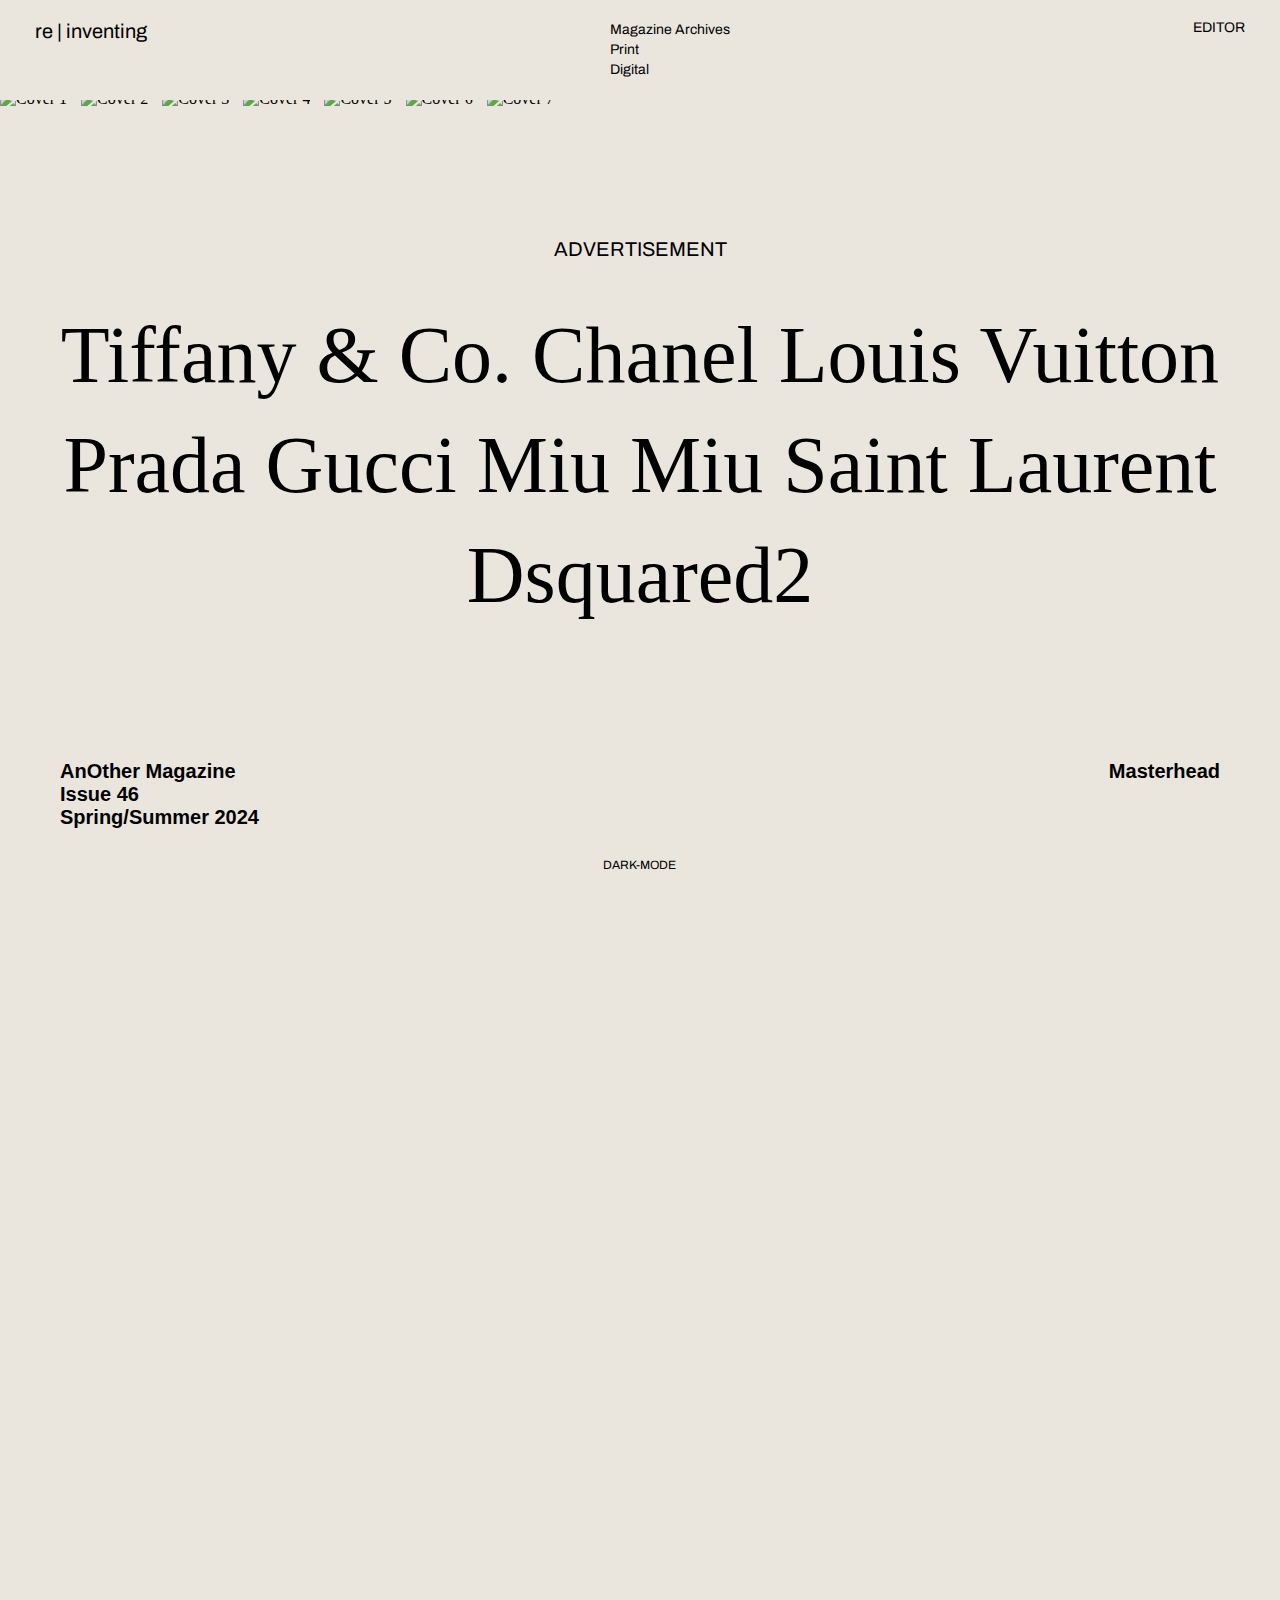
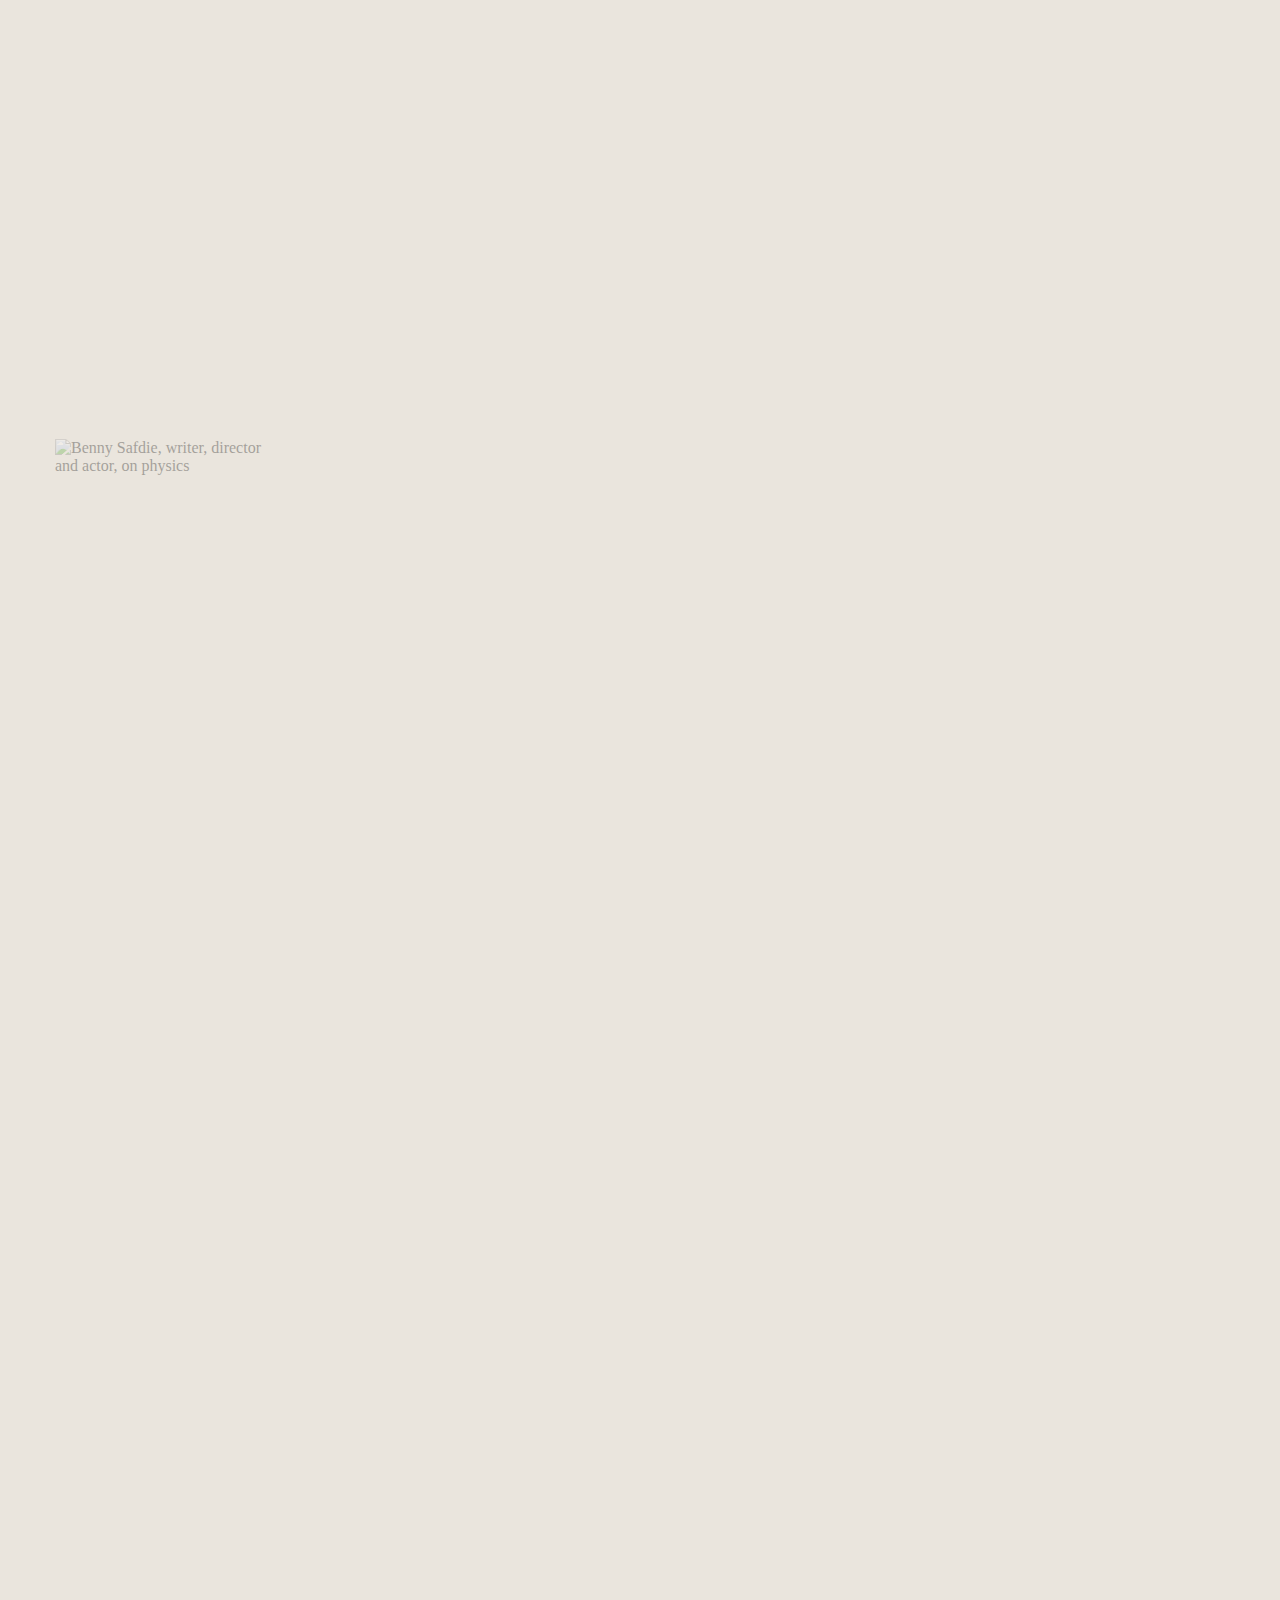
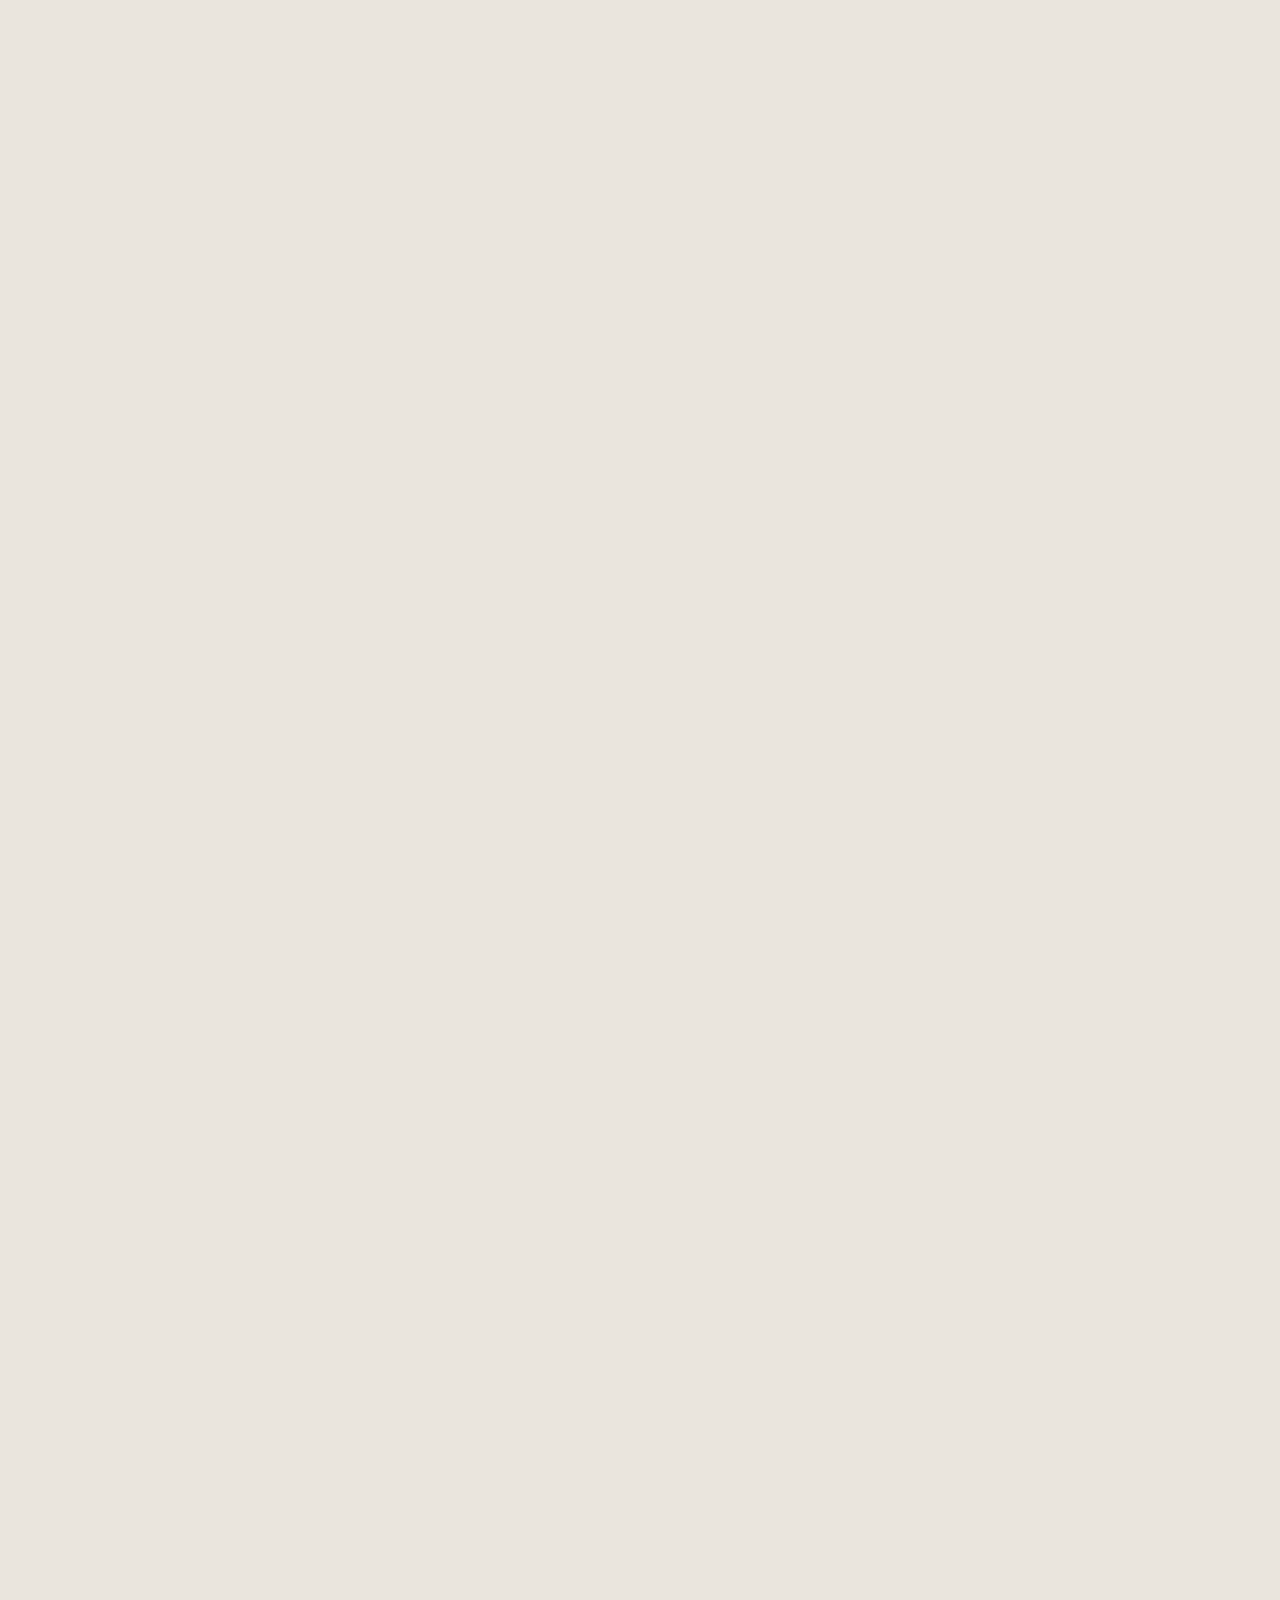
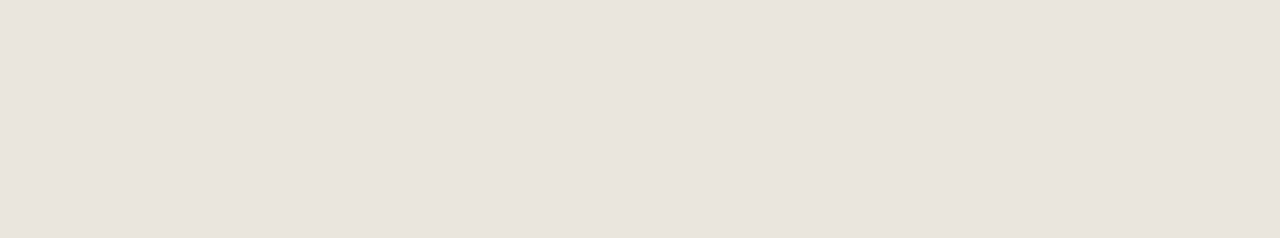
==== commit 60fddb45: "Update aother.html" ====
--- a/aother.html
+++ b/aother.html
@@ -47,12 +47,12 @@
         </div>
     </div>
     
-        <div id="modal " class="modal" style="display:none;">
-            <div class="modal-content">
-                <span id="close-btn" class="close-btn">&times;</span>
-                <img id="expanded-img" src="" alt="Big Image">
-            </div>
-        </div>
+    <div id="modal" class="modal" style="display:none;">
+        <div class="modal-content">
+          <span class="close-btn">&times;</span>
+          <img id="expanded-img" src="" alt="Brand Image" style="width:100%;">
+        </div>
+      </div>
     
 
         <div class="index"> 
--- a/style.css
+++ b/style.css
@@ -1,18 +1,60 @@
-
+/* LOCAL FONTS*/
+
+@font-face {
+  font-family: 'Gza-Bold';
+  src: url('/fonts/Gza-SemiBold.woff') format('truetype');
+  font-weight: bold;
+  font-style: normal;
+}
+
+@font-face {
+  font-family: 'Gza-RegularItalic';
+  src: url('/fonts/Gza-RegularItalic.woff') format('truetype');
+  font-weight: normal;
+  font-style: italic;
+}
+
+@font-face {
+  font-family: 'Gza-Regular';
+  src: url('/fonts/Gza-Regular.woff') format('truetype');
+  font-weight: normal;
+  font-style: normal;
+}
+
+@font-face {
+  font-family: 'Gza-SemiBold';
+  src: url('/fonts/Gza-SemiBold.woff') format('truetype');
+  font-weight: 600; 
+  font-style: normal;
+}
+
+@font-face {
+  font-family: 'Gza-SemiBoldItalic';
+  src: url('/fonts/Gza-SemiBoldItalic.woff') format('truetype');
+  font-weight: 600; 
+  font-style: italic;
+}
+
+@font-face {
+  font-family: 'Gza-Super';
+  src: url('fonts/Gza-Super.woff') format('truetype');
+  font-weight: 300;
+  font-style: normal;
+}
+
+/* VARIABLES*/
 :root {
-    --font-sizemobile: 80px;
+    --font-sizemobile: 70px;
     --color: darkgrey;
     --gutter: calc(var(--font-size) * 2);
     --font-text: 'Archivo', sans-serif;
     --font-title: 'Instrument Serif', serif; 
-    --font-another:'Gza', sans-serif;
-}
-
-:root {
+    --font-another:'Gza-Regular';
     --background-color: #eae5dd;
     --text-color: #000000;
     font-size: 16px; 
 }
+
 
 .hidden {
   opacity: 0;
@@ -20,38 +62,28 @@
   transition: opacity 0.6s ease-out, transform 0.6s ease-out;
 }
 
-/* CSS para animar la entrada de los elementos */
+/* REVEAL EFFECT*/
 .reveal {
+  opacity: 0;
+  transform: translateY(20px);
+  transition: opacity 1.5s ease-out, transform 1.5s ease-out;
+}
+
+.is-visible {
   opacity: 1;
-  transform: translateY(0);
-}
-
-.dark-mode {
-    --background-color: #000000;
-    --text-color: white;
-}
-
+  transform: translateY(0px);
+}
+
+
+
+/* GENERAL*/
 body {
     background-color: var(--background-color);
     color: var(--text-color);
     transition: background-color 0.3s, color 0.3s;
 }
 
-
-
-
-body {
-    font-family: 'Instrument Serif', serif;
-    
-
-  }
-
-@media (min-width: 768px){
-    .titletype1, .titletype2{
-        opacity: 30%;}
-
-    
-    }
+/* INDEX*/
 
 .titletype1{
     font-family:var(--font-title);
@@ -71,6 +103,13 @@
     margin-left: 15px;
 
 }
+
+@media (min-width: 768px){
+  .titletype1, .titletype2{
+      opacity: 30%;}
+
+  
+  }
 sup {
     vertical-align: super;
     font-size: 20px;
@@ -79,66 +118,53 @@
   }
 
 .mainbar{
-    font-family:var(--font-text);
-    display: flex;
-    flex-direction: row;
-    justify-content: space-between;
-    gap: 15px;
-    padding-bottom: 30px;
-    margin: 15px;
-    padding-top: 15px;
-}
+  position: fixed;
+  font-family: 'Archivo', sans-serif;
+  font-size: 12px;
+  width: 100%;
+  height: 80px;
+  z-index: 1000;
+  display: flex;
+  justify-content: space-between;
+  padding: 15px 15px;
+  background-color: #eae5dd;
+}
+.fullcontainer-index{
+  font-size: 18px;
+}
+
+.editor:hover{
+  color: grey;
+  text-decoration: underline;
+}
+
 .menu{
     display:flex;
     flex-direction: column;
-    line-height: 15px;
     font-size: 12px;
 }
 
-@media (min-width: 768px){
+@media (min-width: 1023px){
+  .mainbar{
+    height: 100px;
+    padding-left: 35px;
+    padding-right: 35px;
+    padding-top: 20px;
+  }
     .fullcontainer-index{
         font-size: 20px;
     }
     .menu{
-        font-size: 16px;
+        font-size: 14px;
         line-height: 20px;
 
         }
+    .editor{
+      font-size: 14px;
+    }
     
     }
 
-
-.mode-switcher {
-    display: flex;
-    align-items: flex-start;
-    justify-content: right;
-    border: none;  
-    overflow: hidden; 
-}
-
-.mode-button {
-    margin-left: auto;
-    justify-content: right;
-    color: rgb(36, 36, 36); 
-    padding-right: 20px;
-    padding-left: 20px;
-    font-family: 'Archivo', sans-serif;
-    font-size: 12px;
-    cursor: pointer;
-    outline: none;
-    transition: all 0.3s ease;
-    position: relative; 
-    z-index: 1; 
-}
-
-.mode-button.print-mode {
-    
-    text-shadow: 1px 1px 1px rgba(0, 0, 0, 0.585), -1px -1px 1px rgba(255, 255, 255, 0.501);
-}
-
-.mode-button.digital-mode {
-    text-shadow: none;
-}
 
   .carousel {
     width: 100%;
@@ -162,7 +188,7 @@
     z-index: 1; }
 
 .carousel-content {
-    top: 50px;
+    top: 100px;
     position: absolute; 
     z-index: 2; 
     color:#eae5dd; 
@@ -170,13 +196,13 @@
 }
 @media (min-width: 780px) {
     .carousel {
-        height: 600px;   
+        height: 900px;   
     }
     .carousel-content {
         display: flex; 
         flex-wrap: wrap; 
         justify-content: flex-start; 
-        top: 150px; 
+        top: 250px; 
         margin-left: 100px;
         margin-right: 100px;
     }
@@ -207,10 +233,14 @@
     display: flex;
     justify-content: space-around;
     padding: 10px 0;
-    box-shadow: 0 -2px 5px rgba(0,0,0,0.2);
     background-color: #eae5dd;
 }
 
+/* DARKMODE*/
+.dark-mode {
+  --background-color: #000000;
+  --text-color: white;
+}
 .dark-mode p, .dark-mode a {
     color: #eae5dd; 
 }
@@ -223,28 +253,35 @@
     background-color: var(--background-color);
     color: var(--text-color);
 }
-.dark-mode .menu-bar {
+.dark-mode .menu-bar, .dark-mode .mainbar{
     background-color: black;
 
 }
+.dark-mode .input-group{
+  border-bottom:white;
+}
+
 
 /* ANTOTHER MAGAZINE */
 
+/* Container covers */
 .scroll-container {
     overflow-x: auto;
     white-space: nowrap;
     margin-bottom: 50px;
-}
-
-    .scroll-wrapper img {
+    padding-top: 80px;
+}
+
+.scroll-wrapper img {
         display: inline-block;
-        width: auto;       /* Mantiene la proporción de la imagen */
-        max-width: 100vw;   /* Limita el ancho máximo para evitar desbordamiento */
-        height: auto;      /* Mantiene la proporción de la imagen basada en el ancho */
-        max-height: 100vh; /* Altura máxima de la imagen */
-        margin-right: 0px; /* Espacio entre imágenes */
-}
-
+        width: auto;      
+        max-width: 90vw;   
+        height: auto;     
+        max-height: 100vh; 
+        margin-right: 10px; 
+}
+
+/* Container images end */
 .scroll-container2 {
   overflow-x: auto;
   white-space: nowrap;
@@ -252,22 +289,29 @@
 
 .scroll-wrapper2 img {
   display: block;
-    width: auto;       /* Mantiene la proporción de aspecto */
-    max-width: 100%;   /* Se asegura de que la imagen no sea más ancha que su contenedor */
-    height: 500px;     /* Altura fija para todas las imágenes */
-    object-fit: cover; /* Asegura que la imagen cubra el área asignada sin distorsionarse */
+    width: auto;      
+    max-width: 100%;   
+    height: 500px;     
+    object-fit: cover; 
     padding-right: 10px; 
-    vertical-align: top}
-
- 
-
+    vertical-align: top;}
+
+/* ADVERTISMENT */
 .advertisement{
     font-family:var( --font-text) ;
     font-size: 16px;
     text-align: center;
     margin-bottom: 40px;
 }
+
+#logos-container{
+  text-align: center;
+  margin: 15px;
+}
 @media (min-width: 768px){
+  .scroll-container {
+    padding-top: 90px;
+}
     .scroll-wrapper img{
     display: inline-block;   
     max-height: 800px; 
@@ -293,13 +337,7 @@
     }
     
 }
-
-
-
-#logos-container{
-    text-align: center;
-    margin: 15px;
-}
+/* Open advertisement */
 .modal {
   display: flex;
   justify-content: center;
@@ -316,23 +354,32 @@
   .modal-content {
     position: relative;
     padding: 20px;
-    max-width: 600px; /* o cualquier anchura máxima que prefieras */
-    width: 90%; /* o la anchura relativa que prefieras */
-    margin: auto; /* Esto centrará el elemento horizontalmente en un bloque, pero flexbox se encarga de esto ahora */
+    max-width: 600px; 
+    width: 90%; 
+    margin: auto; 
     animation-name: animatetop;
     animation-duration: 0.4s;
+    margin-top: 90px;
   }
 
   @media(min-width:768px)and (max-width:1025px){
     .modal-content {
-      width: 60%; /* o la anchura relativa que prefieras */
+      width: 50%; 
+      margin-top: 80px;
   
     }
   }
   
   @media(min-width:1000px){
     .modal-content {
-      width: 45%; /* o la anchura relativa que prefieras */
+      width: 35%; 
+      margin-top: 100px;
+  
+    }
+  }
+  @media(min-width:1023px){
+    .modal-content {
+      margin-top: 110px;
   
     }
   }
@@ -371,6 +418,8 @@
     font-style: italic;
   }
 
+
+  /* CREDITS*/
   .index {
     display: flex;
     justify-content: space-between; 
@@ -409,8 +458,7 @@
             }
 }
 
-  
-
+ /* Imported credits form JSON */ 
 .masthead-container {
     display: flex;
     flex-direction: column;
@@ -423,14 +471,14 @@
 
 
 
-  
+ /* Toogle dropdown Credits */ 
   .dropdown-btn {
     background: none;
     border: none;
     padding-left: 15px;
     padding-bottom: 10px;
     padding-top: 10px;
-    font-size: 14px;
+    font-size: 16px;
     text-align: left;
     cursor: pointer;
     width: 100%;
@@ -468,13 +516,15 @@
     max-height: 0;
     overflow: hidden;
     font-family: var(--font-text);
-    font-size: 12px;
+    font-size: 14px;
     transition: max-height 0.2s ease-out;
     padding-left: 15px;
     padding-top: 10px;
     line-height: 20px;
-  }
-
+    
+  }
+
+/* Layout columns credits */
   .colum1, .colum2 .colum3, .colum4{
     width: 100%;
 }
@@ -506,7 +556,7 @@
     }
 }
   
-
+/* Textstyle credits */
 .subc-title{
 
     font-family: var(--font-another);
@@ -531,8 +581,7 @@
 
 }
 
-
-/* Media queries para tablet */
+/* Media quaries for section advertisement and credits */
 @media (min-width: 768px) and (max-width: 1023px) {
 
   .advertisement{
@@ -556,12 +605,12 @@
       }
 
     .masthead-container {
-      display: flex; /* Usar flex para distribuir las columnas */
-      justify-content: space-between; /* Distribuir espacio entre las columnas */
-      align-items: stretch; /* Hacer que las columnas se estiren para llenar el contenedor */
-      width: 100%; /* Asegurarse de que ocupa todo el ancho */
-      margin: 0; /* Eliminar cualquier margen exterior */
-      padding: 20px; /* Eliminar cualquier relleno */
+      display: flex; 
+      justify-content: space-between; 
+      align-items: stretch; 
+      width: 100%; 
+      margin: 0; 
+      padding: 20px; 
     }
     .dropdown-btn {
       padding-left: 0px;
@@ -589,12 +638,13 @@
   line-height: 20px;
   font-size: 14px;
 }
+
+/* GALLERY ARTCILES TABLET */
 .gallery-container{
   grid-template-columns: repeat(3, 1fr);
 }
 }
 
-/* Media queries para escritorio */
 @media (min-width: 1024px) {
   .subc-title{
     line-height: 150px;
@@ -613,22 +663,22 @@
   .number {
     font-family: var(--font-another);
     font-size: 700px;
-    position: absolute; /* Posición absoluta con respecto a un ancestro posicionado */
-    right: 3%; /* Alineación a la derecha */
-    top: 325%; /* Ajusta esto para alinear verticalmente como lo necesites */
-    transform: translateY(-50%); /* Centrar verticalmente respecto a su posición */
-    text-align: right; /* Alinear texto a la derecha */
-    /* Resto de tus estilos */
+    position: absolute; 
+    right: 3%; 
+    top: 325%; 
+    transform: translateY(-50%); 
+    text-align: right; 
+   
 }
 .number2 {
   font-family: var(--font-another);
-  position: absolute; /* Posición absoluta en relación al contenedor */
-  font-size: 700px; /* Tamaño de fuente para escritorio */
-  right: 0; /* Alineación a la derecha */
-  top: 515%; /* Ajusta esto para alinear verticalmente como desees */
-  transform: translateY(-50%); /* Centrar verticalmente respecto a su posición */
-  text-align: right; /* Alinear texto a la derecha */
-  /* Resto de tus estilos de escritorio aquí */
+  position: absolute;
+  font-size: 700px; 
+  right: 0; 
+  top: 515%; 
+  transform: translateY(-50%); 
+  text-align: right; 
+  
 }
 
 .image-container {
@@ -639,7 +689,7 @@
 }
 
 
-/* Estilos base para móviles (sin media query) */
+/* GALLERY ARTCILES MOBILE */
 #gallery-container {
     display: grid;
     grid-template-columns: repeat(2, 1fr);
@@ -647,39 +697,40 @@
     margin: 15px;
   }
 
-/* Estilos básicos */
+
 .gallery-item {
     position: relative;
-    display: block; /* Cambio para mejor visualización en móvil */
-    margin-bottom: 20px; /* Espacio entre elementos */
-  }
-  @media (max-width: 450px) {
+    display: block; 
+    margin-bottom: 20px; 
+  }
+
+/* Media quaries Gallery */
+@media (max-width: 450px) {
 
 .gallery-image {
   display: block;
   width: 100%;
-  opacity: 0.1; /* Opacidad inicial baja */
-  transition: opacity 0.5s ease-in-out; /* Transición suave de la opacidad */
+  opacity: 0.1; 
+  transition: opacity 0.5s ease-in-out;
 }
 
 .gallery-title {
   text-align: center;
-  margin-top: 10px; /* Espacio después de la imagen */
-}
-}
-  
-  /* Estilos para dispositivos móviles */
-  @media (max-width: 768px) {
+  margin-top: 10px; 
+}
+}
+
+@media (max-width: 768px) {
     .gallery-image {
-      opacity: 0.1; /* Opacidad inicial para móvil */
+      opacity: 0.1; 
     }
   }
     
-  @media (min-width: 1024px) {
+@media (min-width: 1024px) {
     #gallery-container {
       grid-template-columns: repeat(5, 1fr);
       margin: 55px;
-      gap: 50px;
+      gap: 30px;
     }
   
     .gallery-image {
@@ -696,7 +747,7 @@
   .gallery-image {
       width: 100%;
       transition: opacity 0.3s ease;
-      opacity: 0.3; /* Inicia con opacidad baja */
+      opacity: 0.3; 
   }
   
   .gallery-title-overlay {
@@ -713,29 +764,27 @@
     z-index: 1000;
 }
   
-  /* Al pasar el mouse sobre la imagen, cambia la opacidad */
+  
   .gallery-item:hover .gallery-image {
-      opacity: 1; /* Imagen completamente visible en hover */
-  }
-  
-  /* Estilo del contenedor de la galería para detectar el hover */
+      opacity: 1; 
+  }
+
   #gallery-container:hover .gallery-title-overlay {
-      display: block; /* Muestra el título en el hover del contenedor */
-  }
-  }
-
-
-  @media (max-width: 768px) { /* Ajusta el 768px según el breakpoint de tu diseño móvil */
+      display: block; 
+  }
+  }
+
+
+  @media (max-width: 768px) {
     .gallery-item {
         position: relative;
     }
 
     .gallery-image {
-        opacity: 1; /* Imágenes completamente visibles en móvil */
+        opacity: 1; 
         transition: opacity 0.3s ease;
     }
 
-    /* El overlay y el botón estarán ocultos por defecto */
     .gallery-title-overlay, .read-more-button {
         display: none;
         position: fixed;
@@ -743,34 +792,33 @@
         left: 0;
         width: 100%;
         height: 100%;
-        background: rgba(0, 0, 0, 0.5); /* Fondo oscuro difuminado */
+        background: rgba(0, 0, 0, 0.5); 
         justify-content: center;
         align-items: center;
         text-align: center;
-        z-index: 1000; /* Por encima de otros elementos */
+        z-index: 1000; 
     }
 
     .gallery-title {
         color: white;
-        font-size: 1.5em; /* Tamaño de fuente más grande para móvil */
-        padding: 20px; /* Espacio alrededor del texto */
-        background: rgba(0, 0, 0, 0.7); /* Fondo semitransparente detrás del título */
+        font-size: 1.5em; 
+        padding: 20px; 
+        background: rgba(0, 0, 0, 0.7); 
     }
 
     .read-more-button {
         display: inline-block;
-        margin-top: 20px; /* Espacio entre el título y el botón */
+        margin-top: 20px; 
         padding: 10px 20px;
         background: white;
         color: black;
-        text-decoration: none; /* Remover subrayado de enlaces */
+        text-decoration: none; 
         font-weight: bold;
     }
 }
 @media(max-width:768px){
 .gallery-item {
   position: relative;
-  /* Otros estilos que necesites para .gallery-item */
 }
 
 .image-info-container {
@@ -778,16 +826,15 @@
   bottom: 0;
   left: 0;
   height: 100%;
-  width: 100%; /* O la anchura que prefieras */
-  background-color: rgba(0, 0, 0, 0.5); /* Fondo semi-transparente */
+  width: 100%; 
+  background-color: rgba(0, 0, 0, 0.5); 
   align-content: center;
   text-align: center;
-  /* Otros estilos para ajustar la apariencia de la información desplegable */
+ 
   
 }
 
 .image-info-title {
-  /* Estilos para el título */
   font-family: var(--font-another);
   font-style: italic;
   font-size: 14px;
@@ -801,16 +848,15 @@
 .image-info-read-more {
   font-family: var(--font-text);
   font-size: 10px;
-  display: block; /* o 'inline-block', según tus preferencias */
-  margin-top: 5px; /* Espacio encima del botón */
-  /* Otros estilos para el botón */
+  display: block;
+  margin-top: 5px; 
   color: white;
   
 
 }
 }
 
-
+/* GALLERY IMAGES */
 .image-container {
     position: relative;
     display: inline-block;
@@ -822,8 +868,8 @@
 
 .info-toggle {
   position: absolute;
-  bottom: 10px;  /* Ubica el botón a 10px desde el fondo del contenedor */
-  right: 18px;   /* Mantiene el botón a 10px desde el lado derecho */
+  bottom: 10px; 
+  right: 18px;   
   width: 25px;
   height: 25px;
   display: flex;
@@ -841,8 +887,8 @@
 
 @media(min-width:768px){
   .info-toggle {
-    bottom: 30px;  /* Ubica el botón a 10px desde el fondo del contenedor */
-    right: 30px;   /* Mantiene el botón a 10px desde el lado derecho */
+    bottom: 30px;  
+    right: 30px;   
     width: 30px;
     height: 30px;
   }
@@ -851,8 +897,8 @@
 
 @media(min-width:1024px){
   .info-toggle {
-    bottom: 100px;  /* Ubica el botón a 10px desde el fondo del contenedor */
-    right: 30px;   /* Mantiene el botón a 10px desde el lado derecho */
+    bottom: 100px;  
+    right: 30px;  
     width: 30px;
     height: 30px;
   }
@@ -903,27 +949,52 @@
     padding-top: 25px;
     padding-left: 25px;
     padding-right: 25px;
-  }
-  }
-
-
-  /* ARTICLES */
+    padding-bottom: 20px;
+  }
+  }
+
+
+  /* ARTICLES PAGE*/
+
+  .ruta{
+    display: flex;
+    flex-direction: row;
+    gap: 20px;
+    margin-bottom: 30px;
+  }
+
+  .onboarding{
+    font-family: Arial, Helvetica, sans-serif;
+    font-size: 16px;
+  }
+  .magazine-name{
+    font-family: Arial, Helvetica, sans-serif;
+    font-weight: 700;
+    font-size: 16px;
+    text-decoration: underline;
+  }
+
+#prev-article, #next-article{
+    font-size: 30px;
+  }
 
   .article-container {
-    max-width: 80%;
-    margin: 20px auto;
+    max-width: 90%;
+    margin: 0px auto;
     padding: 20px;
+    padding-top: 150px;
 }
 
 .label {
-    font-family: var(--font-text);
-    font-weight: 700;
-    font-size: 12px;
+  font-family: Arial, Helvetica, sans-serif;
+  font-weight: 700;
+  font-size: 20px;
     padding-bottom: 30px;
 }
 
 .article-header h1 {
-    font-size: 50px;
+    font-size: 80px;
+    font-family: var(--font-another);
     margin-bottom: 50px;
     letter-spacing: 1px;
 }
@@ -936,8 +1007,9 @@
 
 .article-meta {
     display: flex;
+    font-family: var(--font-another);
     flex-direction: column;
-    width: 10%;
+    width: 20%;
     line-height: 10px;
     gap: 10px;
 }
@@ -963,10 +1035,12 @@
 #article-text1 {
     width: 100%;
     font-size: 20px;
-    line-height: 25px;
+    line-height: 30px;
     text-align: start;
     padding-right: 50px;
-    font-family: 'Times New Roman', Times, serif;
+    font-family: var(--font-another);
+    font-weight: 100;
+    
 }
 
 .textandimage {
@@ -977,23 +1051,57 @@
 }
 
 #article-text2 {
-    width: 350px;
+    width: 500px;
+    font-family: var(--font-another);
     font-size: 16px;
-    line-height: 24px;
+    line-height: 25px;
     text-align: start;
-    letter-spacing: 0.25px;
 }
 
 @media (max-width: 768px) {
 
+  .ruta{
+    margin-top: 10px;
+    margin-bottom: 20px;
+    width: 90vw;
+    align-items: center;
+    justify-content: center;
+    gap: 10px;
+
+
+  }
+
+  .onboarding{
+    font-size: 12px;
+  }
+  .magazine-name{
+    font-size: 12px;
+    
+  
+  }
+
+  .label {
+    font-size: 16px;
+    margin-bottom: 20px;
+    text-align: center;
+  }
+
+  #prev-article, #next-article{
+    font-size: 20px;
+    margin-bottom: 30px;
+  }
+
     .article-container {
-        max-width: 80%;
-        margin: 10px auto;
-        padding: 0px;
+        max-width: 90%;
+        padding-top: 100px;
+        padding-left: 0px;
+        padding-right:0px ;
     }
     .article-header h1 {
-        font-size: 36px; 
-        margin-bottom: 20px; 
+
+        font-size: 42px; 
+        line-height: 42px;
+        margin-bottom: 50px; 
     }
 
     .first-text,
@@ -1058,4 +1166,204 @@
     
     }
     
-  }+  }
+
+
+/* EDITOR PAGE */
+
+.contact-section {
+  text-align: left;
+  padding: 50px;
+  padding-top: 180px;
+}
+
+.access {
+  display: flex;
+  flex-direction: row;
+  gap: 50px;
+  align-items: center;
+}
+
+.information {
+  display: flex;
+  flex-direction: column;
+  gap: 50px;
+}
+
+.exp {
+  font-family: var(--font-text);
+  font-size: 20px;
+  line-height: 25px;
+  width: 500px;
+}
+
+.feature {
+  font-family: var(--font-title);
+  width: 40%;
+  font-size: 200px;
+  line-height: 150px;
+}
+
+.contact-form {
+  display: inline-block;
+  text-align: left;
+  font-family: var(--font-text);
+  width: 50%;
+}
+
+.input {
+  max-width: 400px;
+}
+
+.input-group {
+  margin-bottom: 20px;
+  border-bottom: solid 0.5px black;
+}
+
+.input-group label {
+  display: block;
+}
+
+.input-group input,
+.input-group textarea {
+  width: 100%;
+  padding: 10px;
+  margin-top: 5px;
+}
+
+.submit-button {
+  padding-top: 30px;
+  background-color: transparent;
+  font-family: var(--font-title);
+  cursor: pointer;
+  font-size: 30px;
+}
+
+.submit-button:hover {
+  color: black;
+  font-style: italic;
+}
+
+#error-message {
+  font-size: 12px;
+  padding-top: 20px;
+  font-style: italic;
+}
+
+
+@media (max-width:800px) {
+  .contact-section {
+      padding: 20px;
+      padding-top: 100px;
+  }
+
+  .access {
+      flex-direction: column;
+      gap: 20px;
+      align-items: center;
+  }
+
+  .information {
+      gap: 20px;
+      padding-bottom: 30px;
+      margin-left: 30px;
+  }
+
+  
+
+  .feature {
+      font-size: 90px; 
+      line-height: 60px;
+  }
+  .exp{
+    padding-top: 30px;
+    font-size: 16px;
+    line-height: 20px;
+    width: 80%;
+  }
+
+  .contact-form {
+      width: 80%; 
+      font-size: 12px;
+  }
+
+  .input-group {
+      margin-bottom: 15px;
+  }
+
+  .submit-button {
+      font-size: 25px; 
+  }
+}
+
+.coming-soon{
+  font-size: 200px;
+  padding-top: 250px;
+  text-align: center;
+}
+
+
+/* FORM ADD ARTICLE...FOR THE NEXT TIME
+form {
+  max-width: 600px;
+  margin: 20px auto;
+  padding: 20px;
+  border-radius: 8px;
+  padding-top: 150px;
+  font-family: var(--font-text);
+}
+
+input[type="text"],
+textarea {
+  width: 100%;
+  padding: 10px;
+  margin-bottom: 10px;
+  border-bottom: solid 0.5px black
+}
+
+select {
+  width: 100%;
+  padding: 10px;
+  margin-bottom: 10px;
+  border: 1px solid black;
+  border-radius: 4px;
+}
+
+
+button[type="submit"] {
+  padding: 10px 20px;
+  border: none;
+  border-radius: 4px;
+  background-color: #333;
+  color: white;
+  cursor: pointer;
+}
+
+button[type="submit"]:hover {
+  background-color: #555;
+}
+
+
+#error-container {
+  color: red;
+  margin-top: 10px;
+}
+
+
+label {
+  display: block;
+  margin-bottom: 5px;
+  color: #333;
+}
+
+@media (max-width: 768px) {
+  form {
+      padding: 10px;
+  }
+
+  button[type="submit"] {
+      width: 100%;
+      margin-top: 10px;
+  }
+}
+*/